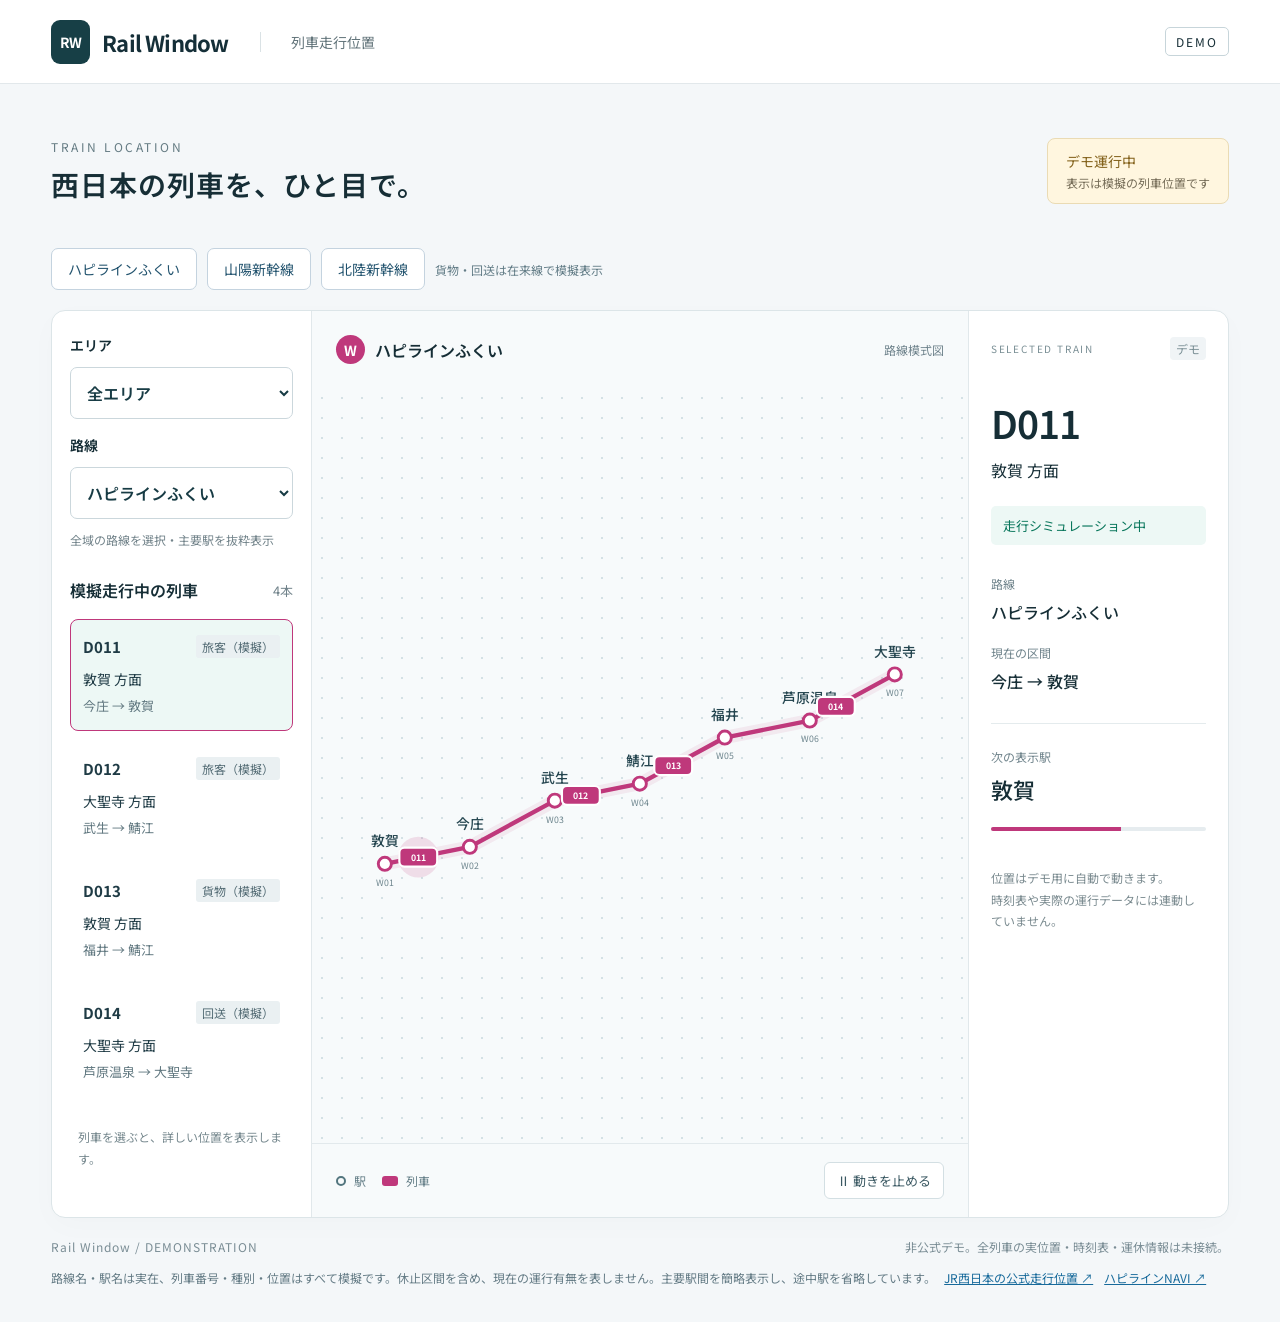
==== index.html @ 2e68c54b "Publish railway location demo" ====
<!doctype html>
<html lang="ja"><head><meta charset="utf-8"><meta name="viewport" content="width=device-width,initial-scale=1"><title>Rail Window｜西日本・北陸の列車走行位置デモ</title><meta name="description" content="路線図を眺めながら、列車の現在位置と行き先を確認できるデモ。"><link rel="stylesheet" href="style.css"></head>
<body><header><a class="brand" href="./"><span class="logo">RW</span>Rail Window</a><span class="header-note">列車走行位置</span><span class="demo">DEMO</span></header>
<main><div class="heading"><div><p class="eyebrow">TRAIN LOCATION</p><h1>西日本の列車を、ひと目で。</h1></div><p class="notice">デモ運行中 <span>表示は模擬の列車位置です</span></p></div>
<nav class="quick-routes" aria-label="注目の路線"><button data-route-name="ハピラインふくい">ハピラインふくい</button><button data-route-name="山陽新幹線">山陽新幹線</button><button data-route-name="北陸新幹線（JR西日本区間）">北陸新幹線</button><span>貨物・回送は在来線で模擬表示</span></nav><div class="workspace"><aside><div class="aside-top"><label for="area">エリア</label><select id="area"></select><label for="line" style="margin-top:16px">路線</label><select id="line"><option value="green">みどり環状線</option><option value="blue">ベイサイド線</option></select><p>全域の路線を選択・主要駅を抜粋表示</p></div><div class="list-title"><h2>模擬走行中の列車</h2><span id="count"></span></div><div id="trains"></div><p class="aside-foot">列車を選ぶと、詳しい位置を表示します。</p></aside>
<section class="map-panel" aria-label="列車の走行位置"><div class="map-heading"><div><span id="line-code" class="line-code">M</span><h2 id="line-name">みどり環状線</h2></div><span class="schematic">路線模式図</span></div><div class="map-wrap"><svg id="map" viewBox="0 0 900 630" role="group" aria-label="選択路線の模擬列車位置"></svg></div><div class="map-footer"><span><i class="station-key"></i>駅 <i class="train-key"></i>列車</span><button id="pause" aria-pressed="false">Ⅱ 動きを止める</button></div></section>
<section class="detail" aria-label="選択した列車の詳細"><div class="detail-caption"><span>SELECTED TRAIN</span><span class="demo-small">デモ</span></div><div id="detail"></div></section></div><footer><span>Rail Window / DEMONSTRATION</span><span>非公式デモ。全列車の実位置・時刻表・運休情報は未接続。</span></footer><p class="source-note">路線名・駅名は実在、列車番号・種別・位置はすべて模擬です。休止区間を含め、現在の運行有無を表しません。主要駅間を簡略表示し、途中駅を省略しています。<a href="https://www.train-guide.westjr.co.jp/" target="_blank" rel="noopener">JR西日本の公式走行位置 ↗</a> <a href="https://www.hapi-line.co.jp/traffic/" target="_blank" rel="noopener">ハピラインNAVI ↗</a></p></main><script src="catalogue.js"></script><script src="app.js"></script></body></html>
---- style.css ----
@import url('https://fonts.googleapis.com/css2?family=Noto+Sans+JP:wght@400;500;600;700&display=swap');
:root{font-family:'Noto Sans JP',sans-serif;color:#162e36;background:#f4f7f9;font-synthesis:none;--accent:#008468}*{box-sizing:border-box}body{margin:0}button,select{font:inherit}button,select,a{-webkit-tap-highlight-color:transparent}button:focus-visible,select:focus-visible,a:focus-visible,[role=button]:focus-visible{outline:3px solid #e28e24;outline-offset:4px}header{height:84px;background:white;border-bottom:1px solid #e2e8eb;display:flex;align-items:center;padding:0 4%;gap:32px}.brand{text-decoration:none;color:#152f38;font-size:22px;font-weight:700;letter-spacing:-.8px;display:flex;align-items:center;gap:12px}.logo{background:#173f46;color:white;border-radius:9px;font-size:14px;padding:12px 9px;letter-spacing:-1px}.header-note{font-size:14px;color:#62747a;border-left:1px solid #dae2e5;padding-left:30px}.demo{margin-left:auto;font-size:12px;letter-spacing:2px;border:1px solid #c7d5da;padding:5px 10px;border-radius:5px}main{max-width:1640px;margin:auto;padding:40px 4% 20px}.heading{display:flex;align-items:center;justify-content:space-between;margin-bottom:30px}.eyebrow{font-size:12px;letter-spacing:2.5px;color:#647b83;margin:0 0 9px}h1{font-size:28px;font-weight:600;letter-spacing:1px;margin:0}.notice{font-size:14px;color:#83611a;background:#fff6df;border:1px solid #eadbb4;border-radius:8px;padding:12px 18px}.notice span{display:block;color:#776e59;font-size:12px;margin-top:3px}.workspace{display:grid;grid-template-columns:260px minmax(0,1fr) 260px;border:1px solid #dce5e8;border-radius:14px;overflow:hidden;background:white;min-height:670px;box-shadow:0 8px 30px #1d3e4905}aside{border-right:1px solid #e1e8eb;padding:24px 18px}.aside-top label{font-size:14px;display:block;margin-bottom:12px;font-weight:600}select{width:100%;padding:12px;border:1px solid #cbd7dc;border-radius:7px;background:white;color:#173b44;font-weight:600;font-size:16px}.aside-top p{font-size:12px;color:#73848b;margin-top:12px}.list-title{display:flex;justify-content:space-between;align-items:center;margin:30px 0 12px}h2{font-size:16px;margin:0;font-weight:600}.list-title span{font-size:13px;color:#70828a}.train-row{background:white;width:100%;border:1px solid transparent;text-align:left;color:#1f3b45;border-radius:8px;padding:15px 12px;margin:5px 0;cursor:pointer}.train-row:hover{background:#f1f7f7}.train-row.active{border-color:var(--accent);background:#edf8f5}.row-top{display:flex;justify-content:space-between;align-items:center;margin-bottom:8px}.train-no{font-size:16px;font-weight:700}.type{font-size:12px;padding:3px 6px;border-radius:3px;background:#eaf0f2;color:#556d76}.position{font-size:13px;color:#617880;display:block;margin-top:6px}.direction{font-size:14px}.aside-foot{font-size:12px;line-height:1.8;color:#77898f;margin:24px 8px}.map-panel{background:#f7fafb;display:flex;flex-direction:column;min-width:0}.map-heading{padding:24px;display:flex;justify-content:space-between;gap:10px;align-items:center}.map-heading>div{display:flex;align-items:center;gap:10px}.line-code{display:grid;place-items:center;background:var(--accent);color:white;width:29px;height:29px;font-weight:700;border-radius:50%;font-size:14px}.schematic{font-size:12px;color:#70848d}.map-wrap{flex:1;display:flex;align-items:center;min-height:400px;background-image:radial-gradient(#d4e1e5 .8px,transparent .8px);background-size:20px 20px}svg{width:100%;height:auto;max-height:600px;overflow:visible}svg text{font-family:inherit}.map-footer{padding:18px 24px;display:flex;align-items:center;justify-content:space-between;border-top:1px solid #e2e9ec;font-size:12px;color:#657f88}.map-footer>span{display:flex;align-items:center;gap:8px}.station-key{height:10px;width:10px;border:2px solid #52757e;border-radius:50%;display:inline-block}.train-key{height:10px;width:16px;background:var(--accent);border-radius:3px;margin-left:8px}.map-footer button{border:1px solid #d3dfe3;border-radius:6px;background:white;padding:8px 12px;font-size:13px;color:#3b5963;cursor:pointer}.detail{border-left:1px solid #e1e8eb;padding:26px 22px}.detail-caption{display:flex;justify-content:space-between;align-items:center;font-size:10px;letter-spacing:1.8px;color:#7a8f95}.demo-small{font-size:12px;letter-spacing:0;background:#f0f4f6;padding:3px 6px;border-radius:4px}.big-number{font-size:38px;font-weight:600;margin:35px 0 0;letter-spacing:-1px}.detail-direction{font-size:16px;margin:8px 0 24px}.detail-status{font-size:13px;background:#edf8f5;color:#08765b;padding:10px 12px;border-radius:5px}.detail dl{margin:30px 0}.detail dt{font-size:12px;color:#71858d;margin:20px 0 8px}.detail dd{margin:0;font-size:16px;font-weight:500}.progress{height:4px;background:#e6ecef;border-radius:10px;margin-top:22px;overflow:hidden}.progress>div{height:100%;background:var(--accent)}.next-station{border-top:1px solid #e4ebed;padding-top:24px}.next-station p{font-size:12px;color:#71858d;margin:0 0 8px}.next-station strong{font-size:22px;font-weight:500}.detail-note{font-size:12px;color:#7c8c91;line-height:1.8;margin-top:36px}footer{display:flex;justify-content:space-between;font-size:12px;color:#7a8d95;margin-top:20px;gap:15px}footer span:first-child{letter-spacing:1px}@media(min-width:1500px){.workspace{grid-template-columns:285px minmax(0,1fr) 285px}}@media(max-width:1150px){.workspace{grid-template-columns:225px minmax(0,1fr)}.detail{grid-column:1/-1;border-left:0;border-top:1px solid #e1e8eb}.detail #detail{display:flex;align-items:center;gap:25px;flex-wrap:wrap}.big-number{margin:10px 0;font-size:28px}.detail dl{display:flex;gap:20px;margin:0}.detail-direction{margin:0}.detail-status,.detail-note,.progress{display:none}.next-station{border:0;padding:0}.detail dt{margin:5px 0}.map-wrap{min-height:400px}}@media(max-width:650px){header{height:66px;padding:0 20px}.header-note{display:none}main{padding:25px 16px}.heading{display:block;margin-bottom:20px}h1{font-size:23px}.notice{display:inline-block;margin:16px 0 0;padding:8px 12px}.notice span{display:inline;margin-left:10px}.workspace{display:flex;flex-direction:column}.aside-top{padding:0 4px}.aside-top p,.aside-foot,.list-title{display:none}aside{padding:18px 12px;border-right:0;border-bottom:1px solid #e1e8eb}#trains{display:flex;overflow-x:auto;gap:8px;margin-top:12px;padding:2px}.train-row{min-width:160px;padding:10px}.map-heading{padding:20px 16px}.map-wrap{min-height:320px}.map-footer{padding:14px 16px}.detail{padding:20px}.detail #detail{gap:15px}.detail dl{gap:15px}.detail dd{font-size:14px}footer{flex-direction:column;line-height:1.8}.detail-caption{font-size:12px}.next-station strong{font-size:18px}}@media(prefers-reduced-motion:reduce){*{scroll-behavior:auto}}

.source-note{font-size:12px;color:#657c86;line-height:1.9}.source-note a{color:#176a9b;margin-left:8px} .type{font-size:12px}.train-row .train-no{font-size:15px}
.quick-routes{display:flex;gap:10px;align-items:center;flex-wrap:wrap;margin:0 0 20px}.quick-routes button{border:1px solid #c4d3df;border-radius:7px;background:white;color:#22536e;padding:10px 16px;font-size:14px;cursor:pointer}.quick-routes button:hover{background:#e9f3fa}.quick-routes span{font-size:12px;color:#637d87}.type{max-width:110px}
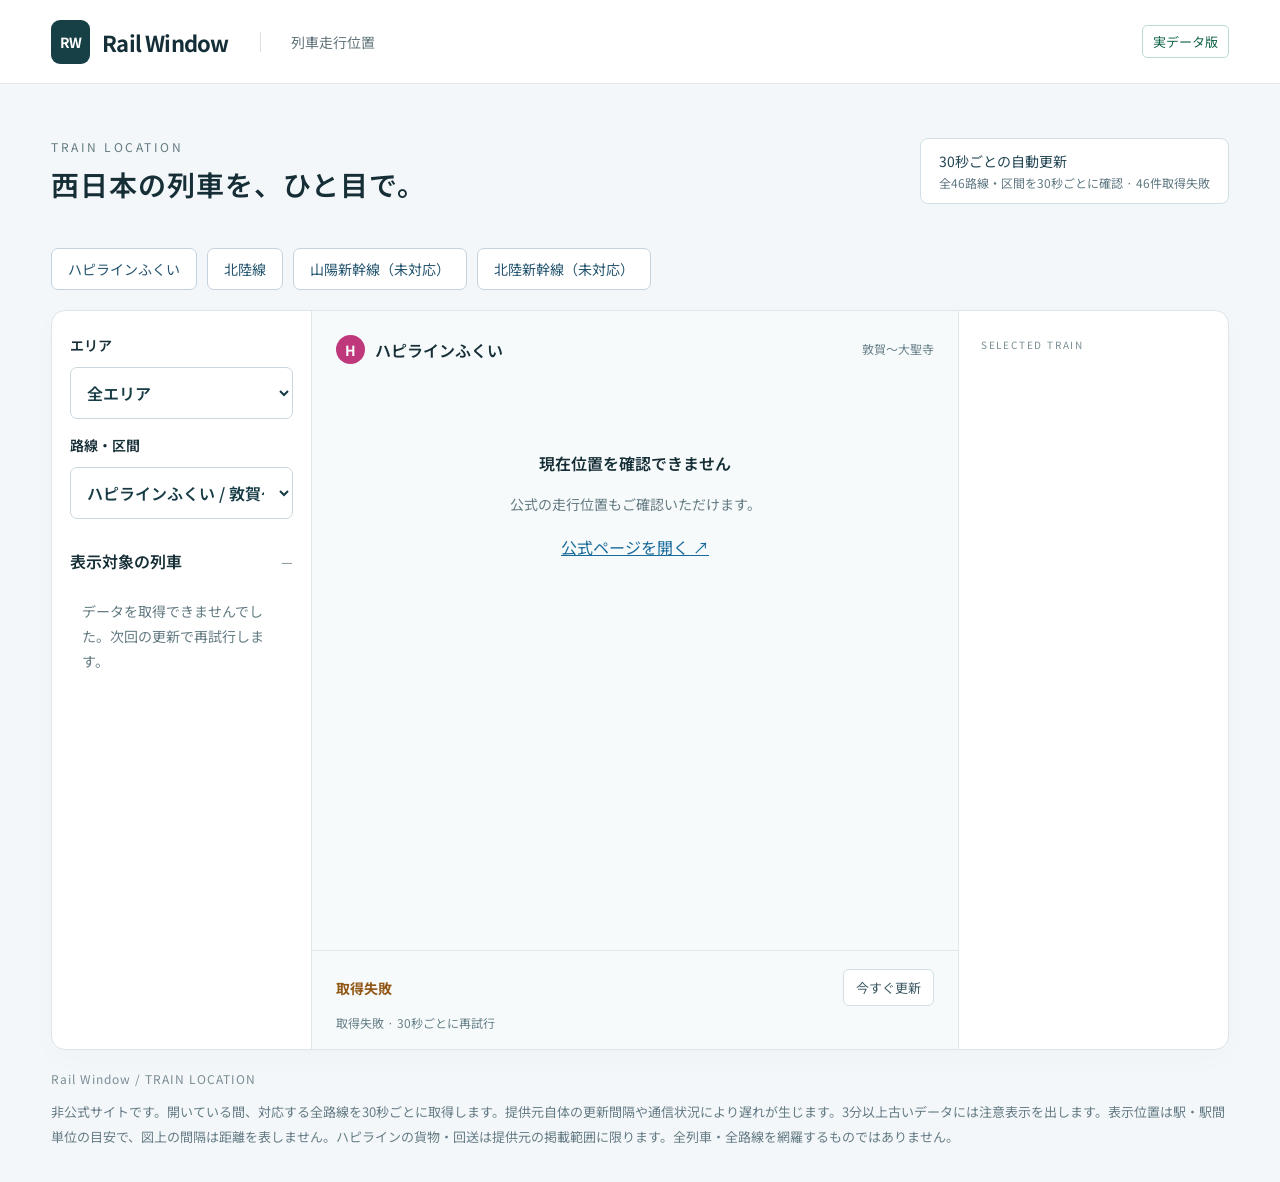
==== commit 5e3b4a23: "Switch to live train data with 30-second refresh and explicit unavailable states" ====
--- a/index.html
+++ b/index.html
@@ -1,7 +1 @@
-<!doctype html>
-<html lang="ja"><head><meta charset="utf-8"><meta name="viewport" content="width=device-width,initial-scale=1"><title>Rail Window｜西日本・北陸の列車走行位置デモ</title><meta name="description" content="路線図を眺めながら、列車の現在位置と行き先を確認できるデモ。"><link rel="stylesheet" href="style.css"></head>
-<body><header><a class="brand" href="./"><span class="logo">RW</span>Rail Window</a><span class="header-note">列車走行位置</span><span class="demo">DEMO</span></header>
-<main><div class="heading"><div><p class="eyebrow">TRAIN LOCATION</p><h1>西日本の列車を、ひと目で。</h1></div><p class="notice">デモ運行中 <span>表示は模擬の列車位置です</span></p></div>
-<nav class="quick-routes" aria-label="注目の路線"><button data-route-name="ハピラインふくい">ハピラインふくい</button><button data-route-name="山陽新幹線">山陽新幹線</button><button data-route-name="北陸新幹線（JR西日本区間）">北陸新幹線</button><span>貨物・回送は在来線で模擬表示</span></nav><div class="workspace"><aside><div class="aside-top"><label for="area">エリア</label><select id="area"></select><label for="line" style="margin-top:16px">路線</label><select id="line"><option value="green">みどり環状線</option><option value="blue">ベイサイド線</option></select><p>全域の路線を選択・主要駅を抜粋表示</p></div><div class="list-title"><h2>模擬走行中の列車</h2><span id="count"></span></div><div id="trains"></div><p class="aside-foot">列車を選ぶと、詳しい位置を表示します。</p></aside>
-<section class="map-panel" aria-label="列車の走行位置"><div class="map-heading"><div><span id="line-code" class="line-code">M</span><h2 id="line-name">みどり環状線</h2></div><span class="schematic">路線模式図</span></div><div class="map-wrap"><svg id="map" viewBox="0 0 900 630" role="group" aria-label="選択路線の模擬列車位置"></svg></div><div class="map-footer"><span><i class="station-key"></i>駅 <i class="train-key"></i>列車</span><button id="pause" aria-pressed="false">Ⅱ 動きを止める</button></div></section>
-<section class="detail" aria-label="選択した列車の詳細"><div class="detail-caption"><span>SELECTED TRAIN</span><span class="demo-small">デモ</span></div><div id="detail"></div></section></div><footer><span>Rail Window / DEMONSTRATION</span><span>非公式デモ。全列車の実位置・時刻表・運休情報は未接続。</span></footer><p class="source-note">路線名・駅名は実在、列車番号・種別・位置はすべて模擬です。休止区間を含め、現在の運行有無を表しません。主要駅間を簡略表示し、途中駅を省略しています。<a href="https://www.train-guide.westjr.co.jp/" target="_blank" rel="noopener">JR西日本の公式走行位置 ↗</a> <a href="https://www.hapi-line.co.jp/traffic/" target="_blank" rel="noopener">ハピラインNAVI ↗</a></p></main><script src="catalogue.js"></script><script src="app.js"></script></body></html>
+<!doctype html><html lang="ja"><head><meta charset="utf-8"><meta name="viewport" content="width=device-width,initial-scale=1"><title>Rail Window｜西日本・北陸の列車走行位置</title><meta name="description" content="JR西日本の対応在来線とハピラインの列車位置を30秒ごとに確認。提供元の更新時刻を表示します。"><link rel="stylesheet" href="style.css"><link rel="stylesheet" href="live.css"></head><body><header><a class="brand" href="./"><span class="logo">RW</span>Rail Window</a><span class="header-note">列車走行位置</span><span class="live-label">実データ版</span></header><main><div class="heading"><div><p class="eyebrow">TRAIN LOCATION</p><h1>西日本の列車を、ひと目で。</h1></div><p class="notice">30秒ごとの自動更新<span id="global-status" role="status">接続しています…</span></p></div><nav class="quick-routes" aria-label="注目の路線"><button data-route="hapi">ハピラインふくい</button><button data-route="hokuriku">北陸線</button><button data-route="sanyo-shinkansen">山陽新幹線（未対応）</button><button data-route="hokuriku-shinkansen">北陸新幹線（未対応）</button></nav><div class="workspace live-workspace"><aside><div class="aside-top"><label for="area">エリア</label><select id="area"><option>取得中</option></select><label for="line" style="margin-top:16px">路線・区間</label><select id="line"><option>取得中</option></select></div><div class="list-title"><h2>表示対象の列車</h2><span id="count">—</span></div><div id="trains"><p class="state-message">データを取得しています。</p></div></aside><section class="map-panel" aria-label="列車の走行位置"><div class="map-heading"><div><span id="line-code" class="line-code">H</span><h2 id="line-name">ハピラインふくい</h2></div><small id="range"></small></div><div id="rail-map" aria-label="駅・駅間単位の列車位置"></div><div class="map-footer"><div class="update-row"><strong id="line-status">取得中</strong><button id="refresh">今すぐ更新</button></div><span id="source-time"></span></div></section><section class="detail" aria-label="選択した列車の詳細"><div class="detail-caption">SELECTED TRAIN</div><div id="detail"></div></section></div><footer><span>Rail Window / TRAIN LOCATION</span><span id="provider"></span></footer><p class="source-note" id="coverage">非公式サイトです。開いている間、対応する全路線を30秒ごとに取得します。提供元自体の更新間隔や通信状況により遅れが生じます。3分以上古いデータには注意表示を出します。表示位置は駅・駅間単位の目安で、図上の間隔は距離を表しません。ハピラインの貨物・回送は提供元の掲載範囲に限ります。全列車・全路線を網羅するものではありません。</p></main><script src="config.js"></script><script src="routes.js"></script><script src="live.js"></script></body></html>
--- a/live.css
+++ b/live.css
@@ -0,0 +1 @@
+.live-label{margin-left:auto;color:#126447;border:1px solid #bddbcf;border-radius:5px;padding:6px 10px;font-size:13px}.notice{background:white;color:#234554;border-color:#d2e0e6}.notice span{color:#607983}.live-workspace{grid-template-columns:260px minmax(0,1fr) 270px;height:740px}.live-workspace aside{overflow:auto}.map-panel{overflow:hidden}.map-heading{align-items:flex-start}.map-heading small{display:block;font-size:12px;color:#69818a;margin-top:5px}#rail-map{overflow:auto;flex:1;padding:15px 28px;min-height:300px}.rail-stop{position:relative;min-height:80px;display:grid;grid-template-columns:145px 1fr;gap:15px;padding:10px 0}.rail-stop:before{content:'';position:absolute;left:7px;top:0;bottom:0;width:4px;background:var(--accent)}.rail-stop:first-child:before{top:24px}.rail-stop:last-child:before{bottom:calc(100% - 25px)}.rail-station{position:relative;display:flex;align-items:flex-start;gap:14px;padding-top:5px}.rail-station strong{font-size:15px;font-weight:500}.rail-dot{width:18px;height:18px;flex-shrink:0;border:3px solid var(--accent);background:white;border-radius:50%;z-index:1}.rail-trains{display:flex;gap:8px;flex-wrap:wrap;align-items:flex-start}.rail-train{background:white;border:1px solid #d2dfe4;border-left:4px solid var(--accent);border-radius:6px;padding:8px 10px;color:#224854;cursor:pointer;text-align:left;font-size:14px}.rail-train small{display:block;font-size:12px;margin-top:3px}.rail-train.chosen{outline:2px solid var(--accent);outline-offset:1px}.rail-train.between{margin-top:18px}.map-footer{display:block}.update-row{display:flex;justify-content:space-between;gap:12px;align-items:center;margin-bottom:8px}#line-status{font-size:14px;color:#126447}#line-status.warning{color:#925818}#source-time{font-size:12px}#refresh{cursor:pointer}#refresh:disabled{opacity:.5}.detail{overflow:auto}.detail .big-number{font-size:29px;overflow-wrap:anywhere}.detail dd{font-size:15px}.detail-note.visible-note{display:block}#trains .train-no{font-size:14px;overflow-wrap:anywhere}.type{flex-shrink:0}.delay{color:#a1461c;font-size:13px;display:block;margin-top:6px}.empty-state{padding:45px 15px;text-align:center;line-height:1.9}.empty-state p,.state-message{font-size:14px;line-height:1.8;color:#647b83}.empty-state a{color:#176a9b}.state-message{padding:12px}.source-note{font-size:13px}#provider{font-size:13px}#provider a{color:#176a9b}@media(max-width:1150px){.live-workspace{grid-template-columns:225px minmax(0,1fr);height:auto}.live-workspace aside{max-height:700px}#rail-map{max-height:620px}.detail #detail{display:block}.detail dl{flex-wrap:wrap}.detail .big-number{margin:15px 0}.visible-note{margin-top:16px}}@media(max-width:650px){.live-workspace{display:flex;height:auto}.live-workspace aside{overflow:visible;max-height:none}#rail-map{max-height:550px;padding:12px 16px}.rail-stop{grid-template-columns:110px 1fr;gap:8px}.rail-station{gap:9px}.rail-station strong{font-size:14px}.quick-routes span{width:100%}.map-heading{display:block}.map-heading>div{margin-bottom:8px}#source-time{line-height:1.8}.heading .notice{display:block}.notice span{display:block;margin-left:0}.detail dl{display:block}.detail dt{margin-top:16px}.rail-train{padding:7px}.header-note{display:none}}
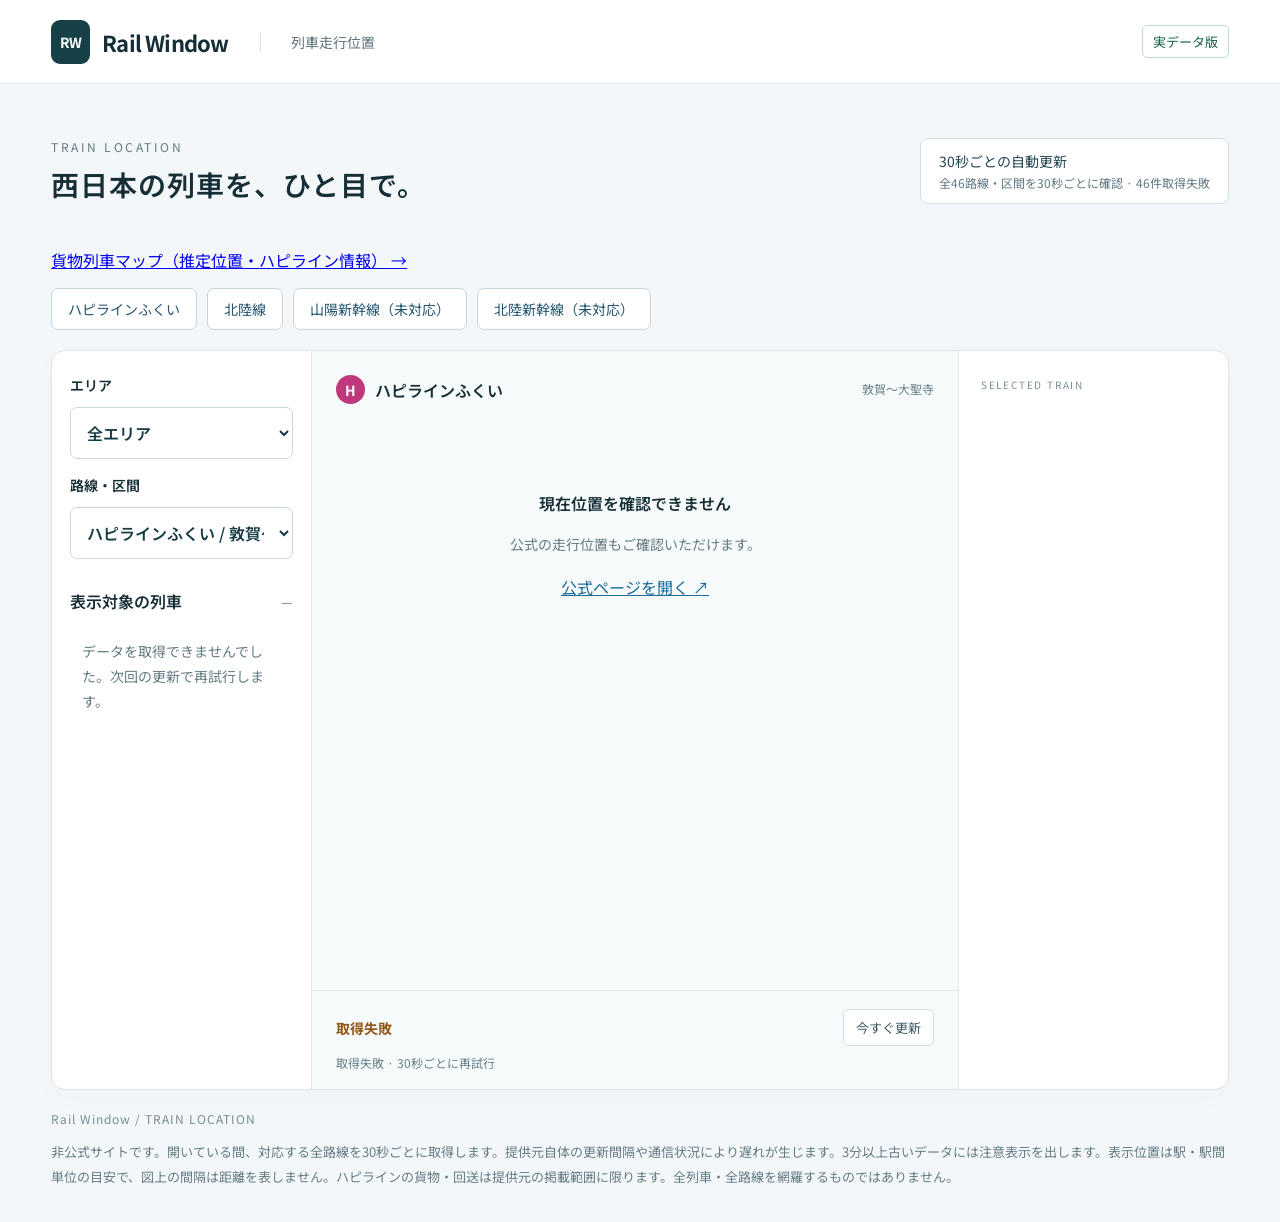
==== commit 697c2bf8: "Add freight estimate map and separate Hapi live freight information" ====
--- a/index.html
+++ b/index.html
@@ -1 +1 @@
-<!doctype html><html lang="ja"><head><meta charset="utf-8"><meta name="viewport" content="width=device-width,initial-scale=1"><title>Rail Window｜西日本・北陸の列車走行位置</title><meta name="description" content="JR西日本の対応在来線とハピラインの列車位置を30秒ごとに確認。提供元の更新時刻を表示します。"><link rel="stylesheet" href="style.css"><link rel="stylesheet" href="live.css"></head><body><header><a class="brand" href="./"><span class="logo">RW</span>Rail Window</a><span class="header-note">列車走行位置</span><span class="live-label">実データ版</span></header><main><div class="heading"><div><p class="eyebrow">TRAIN LOCATION</p><h1>西日本の列車を、ひと目で。</h1></div><p class="notice">30秒ごとの自動更新<span id="global-status" role="status">接続しています…</span></p></div><nav class="quick-routes" aria-label="注目の路線"><button data-route="hapi">ハピラインふくい</button><button data-route="hokuriku">北陸線</button><button data-route="sanyo-shinkansen">山陽新幹線（未対応）</button><button data-route="hokuriku-shinkansen">北陸新幹線（未対応）</button></nav><div class="workspace live-workspace"><aside><div class="aside-top"><label for="area">エリア</label><select id="area"><option>取得中</option></select><label for="line" style="margin-top:16px">路線・区間</label><select id="line"><option>取得中</option></select></div><div class="list-title"><h2>表示対象の列車</h2><span id="count">—</span></div><div id="trains"><p class="state-message">データを取得しています。</p></div></aside><section class="map-panel" aria-label="列車の走行位置"><div class="map-heading"><div><span id="line-code" class="line-code">H</span><h2 id="line-name">ハピラインふくい</h2></div><small id="range"></small></div><div id="rail-map" aria-label="駅・駅間単位の列車位置"></div><div class="map-footer"><div class="update-row"><strong id="line-status">取得中</strong><button id="refresh">今すぐ更新</button></div><span id="source-time"></span></div></section><section class="detail" aria-label="選択した列車の詳細"><div class="detail-caption">SELECTED TRAIN</div><div id="detail"></div></section></div><footer><span>Rail Window / TRAIN LOCATION</span><span id="provider"></span></footer><p class="source-note" id="coverage">非公式サイトです。開いている間、対応する全路線を30秒ごとに取得します。提供元自体の更新間隔や通信状況により遅れが生じます。3分以上古いデータには注意表示を出します。表示位置は駅・駅間単位の目安で、図上の間隔は距離を表しません。ハピラインの貨物・回送は提供元の掲載範囲に限ります。全列車・全路線を網羅するものではありません。</p></main><script src="config.js"></script><script src="routes.js"></script><script src="live.js"></script></body></html>
+<!doctype html><html lang="ja"><head><meta charset="utf-8"><meta name="viewport" content="width=device-width,initial-scale=1"><title>Rail Window｜西日本・北陸の列車走行位置</title><meta name="description" content="JR西日本の対応在来線とハピラインの列車位置を30秒ごとに確認。提供元の更新時刻を表示します。"><link rel="stylesheet" href="style.css"><link rel="stylesheet" href="live.css"></head><body><header><a class="brand" href="./"><span class="logo">RW</span>Rail Window</a><span class="header-note">列車走行位置</span><span class="live-label">実データ版</span></header><main><div class="heading"><div><p class="eyebrow">TRAIN LOCATION</p><h1>西日本の列車を、ひと目で。</h1></div><p class="notice">30秒ごとの自動更新<span id="global-status" role="status">接続しています…</span></p></div><p><a href="freight.html">貨物列車マップ（推定位置・ハピライン情報） →</a></p><nav class="quick-routes" aria-label="注目の路線"><button data-route="hapi">ハピラインふくい</button><button data-route="hokuriku">北陸線</button><button data-route="sanyo-shinkansen">山陽新幹線（未対応）</button><button data-route="hokuriku-shinkansen">北陸新幹線（未対応）</button></nav><div class="workspace live-workspace"><aside><div class="aside-top"><label for="area">エリア</label><select id="area"><option>取得中</option></select><label for="line" style="margin-top:16px">路線・区間</label><select id="line"><option>取得中</option></select></div><div class="list-title"><h2>表示対象の列車</h2><span id="count">—</span></div><div id="trains"><p class="state-message">データを取得しています。</p></div></aside><section class="map-panel" aria-label="列車の走行位置"><div class="map-heading"><div><span id="line-code" class="line-code">H</span><h2 id="line-name">ハピラインふくい</h2></div><small id="range"></small></div><div id="rail-map" aria-label="駅・駅間単位の列車位置"></div><div class="map-footer"><div class="update-row"><strong id="line-status">取得中</strong><button id="refresh">今すぐ更新</button></div><span id="source-time"></span></div></section><section class="detail" aria-label="選択した列車の詳細"><div class="detail-caption">SELECTED TRAIN</div><div id="detail"></div></section></div><footer><span>Rail Window / TRAIN LOCATION</span><span id="provider"></span></footer><p class="source-note" id="coverage">非公式サイトです。開いている間、対応する全路線を30秒ごとに取得します。提供元自体の更新間隔や通信状況により遅れが生じます。3分以上古いデータには注意表示を出します。表示位置は駅・駅間単位の目安で、図上の間隔は距離を表しません。ハピラインの貨物・回送は提供元の掲載範囲に限ります。全列車・全路線を網羅するものではありません。</p></main><script src="config.js"></script><script src="routes.js"></script><script src="live.js"></script></body></html>
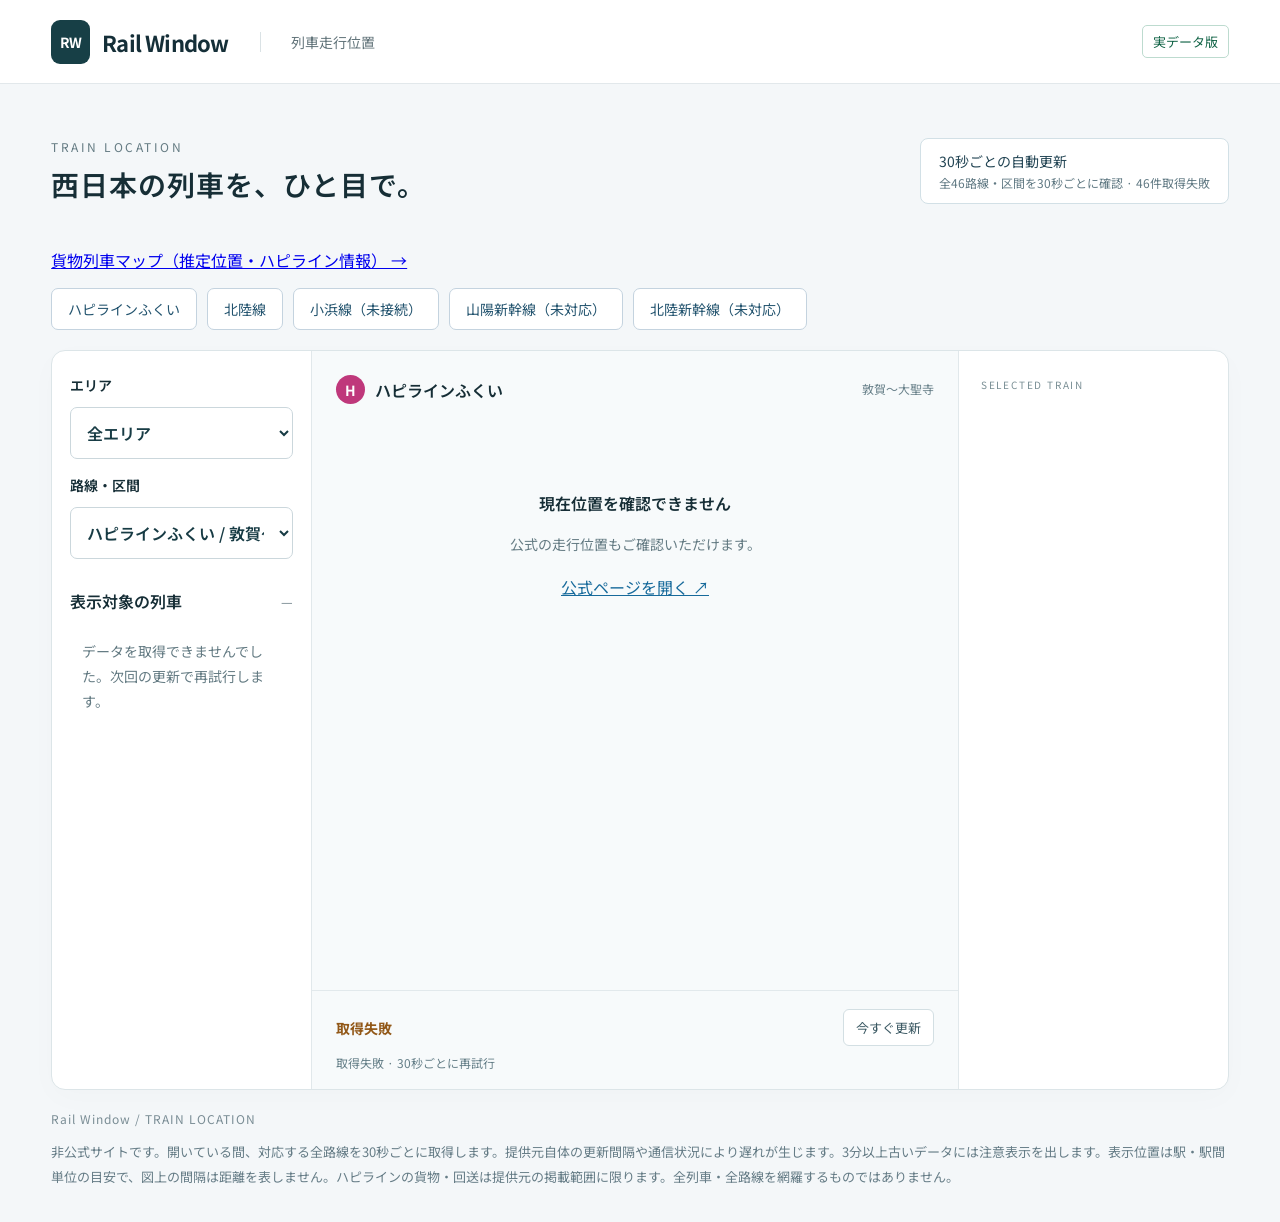
==== commit aa9021d4: "Expose Obama line with honest unavailable-data status" ====
--- a/index.html
+++ b/index.html
@@ -1 +1 @@
-<!doctype html><html lang="ja"><head><meta charset="utf-8"><meta name="viewport" content="width=device-width,initial-scale=1"><title>Rail Window｜西日本・北陸の列車走行位置</title><meta name="description" content="JR西日本の対応在来線とハピラインの列車位置を30秒ごとに確認。提供元の更新時刻を表示します。"><link rel="stylesheet" href="style.css"><link rel="stylesheet" href="live.css"></head><body><header><a class="brand" href="./"><span class="logo">RW</span>Rail Window</a><span class="header-note">列車走行位置</span><span class="live-label">実データ版</span></header><main><div class="heading"><div><p class="eyebrow">TRAIN LOCATION</p><h1>西日本の列車を、ひと目で。</h1></div><p class="notice">30秒ごとの自動更新<span id="global-status" role="status">接続しています…</span></p></div><p><a href="freight.html">貨物列車マップ（推定位置・ハピライン情報） →</a></p><nav class="quick-routes" aria-label="注目の路線"><button data-route="hapi">ハピラインふくい</button><button data-route="hokuriku">北陸線</button><button data-route="sanyo-shinkansen">山陽新幹線（未対応）</button><button data-route="hokuriku-shinkansen">北陸新幹線（未対応）</button></nav><div class="workspace live-workspace"><aside><div class="aside-top"><label for="area">エリア</label><select id="area"><option>取得中</option></select><label for="line" style="margin-top:16px">路線・区間</label><select id="line"><option>取得中</option></select></div><div class="list-title"><h2>表示対象の列車</h2><span id="count">—</span></div><div id="trains"><p class="state-message">データを取得しています。</p></div></aside><section class="map-panel" aria-label="列車の走行位置"><div class="map-heading"><div><span id="line-code" class="line-code">H</span><h2 id="line-name">ハピラインふくい</h2></div><small id="range"></small></div><div id="rail-map" aria-label="駅・駅間単位の列車位置"></div><div class="map-footer"><div class="update-row"><strong id="line-status">取得中</strong><button id="refresh">今すぐ更新</button></div><span id="source-time"></span></div></section><section class="detail" aria-label="選択した列車の詳細"><div class="detail-caption">SELECTED TRAIN</div><div id="detail"></div></section></div><footer><span>Rail Window / TRAIN LOCATION</span><span id="provider"></span></footer><p class="source-note" id="coverage">非公式サイトです。開いている間、対応する全路線を30秒ごとに取得します。提供元自体の更新間隔や通信状況により遅れが生じます。3分以上古いデータには注意表示を出します。表示位置は駅・駅間単位の目安で、図上の間隔は距離を表しません。ハピラインの貨物・回送は提供元の掲載範囲に限ります。全列車・全路線を網羅するものではありません。</p></main><script src="config.js"></script><script src="routes.js"></script><script src="live.js"></script></body></html>
+<!doctype html><html lang="ja"><head><meta charset="utf-8"><meta name="viewport" content="width=device-width,initial-scale=1"><title>Rail Window｜西日本・北陸の列車走行位置</title><meta name="description" content="JR西日本の対応在来線とハピラインの列車位置を30秒ごとに確認。提供元の更新時刻を表示します。"><link rel="stylesheet" href="style.css"><link rel="stylesheet" href="live.css"></head><body><header><a class="brand" href="./"><span class="logo">RW</span>Rail Window</a><span class="header-note">列車走行位置</span><span class="live-label">実データ版</span></header><main><div class="heading"><div><p class="eyebrow">TRAIN LOCATION</p><h1>西日本の列車を、ひと目で。</h1></div><p class="notice">30秒ごとの自動更新<span id="global-status" role="status">接続しています…</span></p></div><p><a href="freight.html">貨物列車マップ（推定位置・ハピライン情報） →</a></p><nav class="quick-routes" aria-label="注目の路線"><button data-route="hapi">ハピラインふくい</button><button data-route="hokuriku">北陸線</button><button data-route="obama">小浜線（未接続）</button><button data-route="sanyo-shinkansen">山陽新幹線（未対応）</button><button data-route="hokuriku-shinkansen">北陸新幹線（未対応）</button></nav><div class="workspace live-workspace"><aside><div class="aside-top"><label for="area">エリア</label><select id="area"><option>取得中</option></select><label for="line" style="margin-top:16px">路線・区間</label><select id="line"><option>取得中</option></select></div><div class="list-title"><h2>表示対象の列車</h2><span id="count">—</span></div><div id="trains"><p class="state-message">データを取得しています。</p></div></aside><section class="map-panel" aria-label="列車の走行位置"><div class="map-heading"><div><span id="line-code" class="line-code">H</span><h2 id="line-name">ハピラインふくい</h2></div><small id="range"></small></div><div id="rail-map" aria-label="駅・駅間単位の列車位置"></div><div class="map-footer"><div class="update-row"><strong id="line-status">取得中</strong><button id="refresh">今すぐ更新</button></div><span id="source-time"></span></div></section><section class="detail" aria-label="選択した列車の詳細"><div class="detail-caption">SELECTED TRAIN</div><div id="detail"></div></section></div><footer><span>Rail Window / TRAIN LOCATION</span><span id="provider"></span></footer><p class="source-note" id="coverage">非公式サイトです。開いている間、対応する全路線を30秒ごとに取得します。提供元自体の更新間隔や通信状況により遅れが生じます。3分以上古いデータには注意表示を出します。表示位置は駅・駅間単位の目安で、図上の間隔は距離を表しません。ハピラインの貨物・回送は提供元の掲載範囲に限ります。全列車・全路線を網羅するものではありません。</p></main><script src="config.js"></script><script src="routes.js"></script><script src="live.js"></script></body></html>
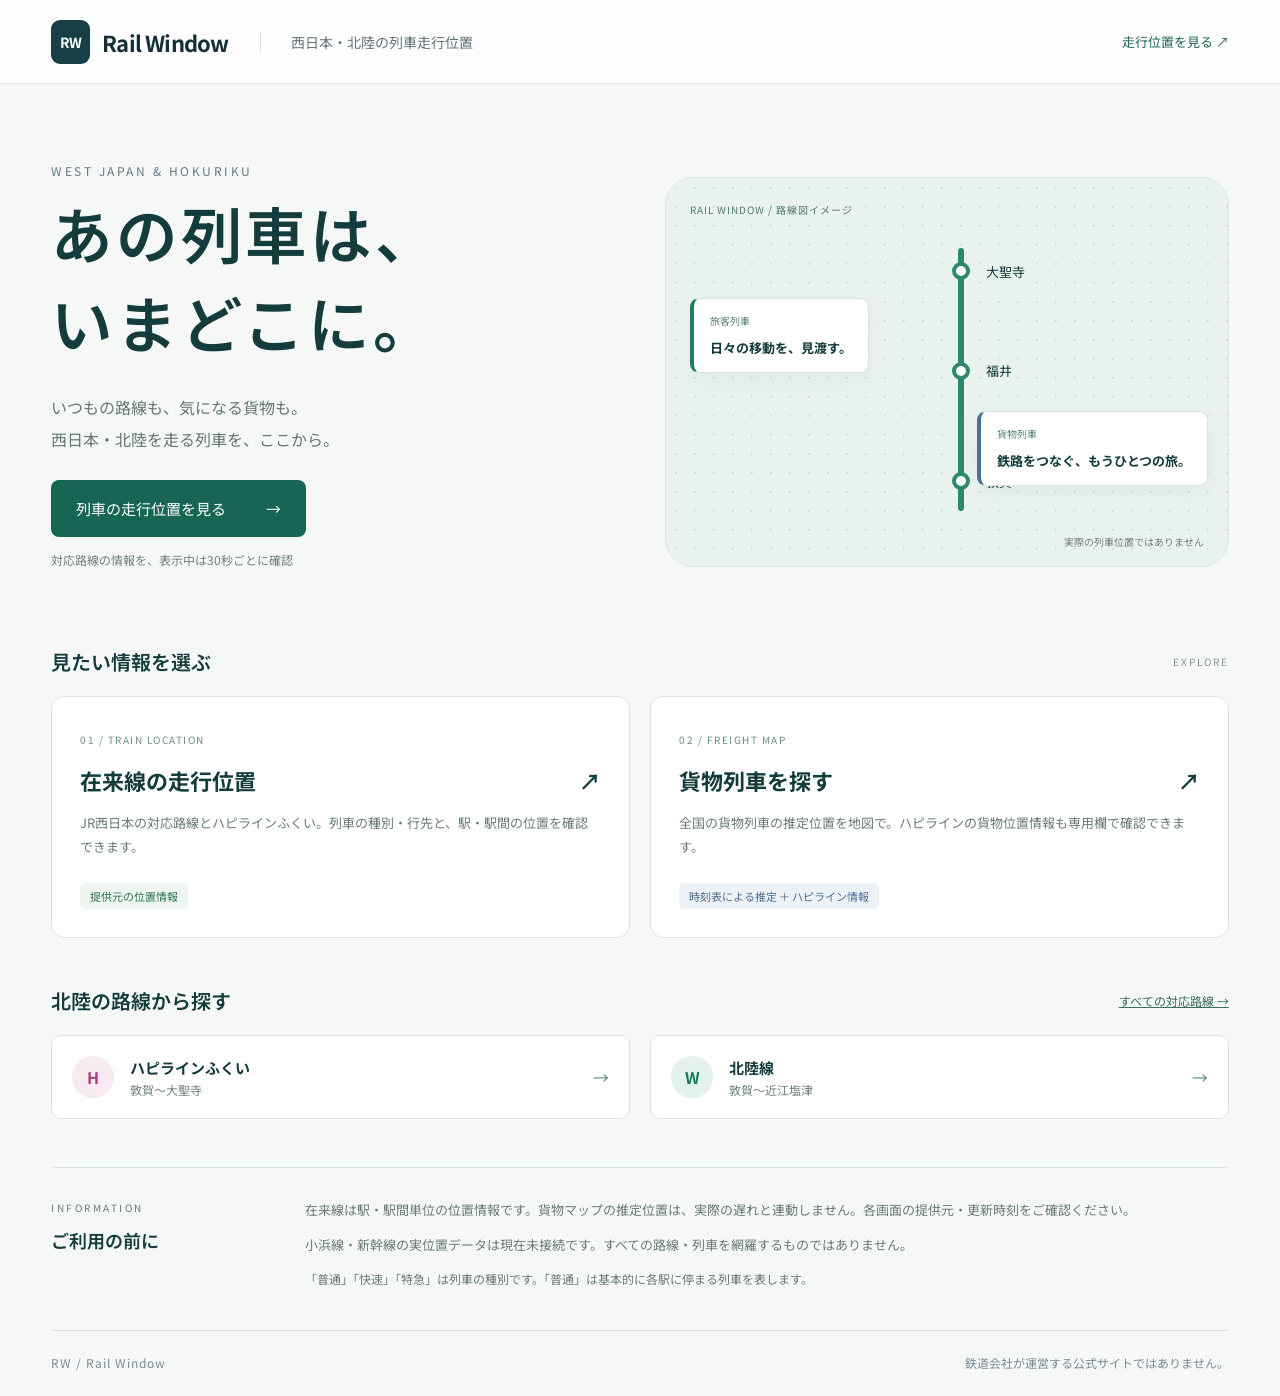
==== commit 46fb5033: "Add home page, directional railway diagram and train labels" ====
--- a/index.html
+++ b/index.html
@@ -1 +1,8 @@
-<!doctype html><html lang="ja"><head><meta charset="utf-8"><meta name="viewport" content="width=device-width,initial-scale=1"><title>Rail Window｜西日本・北陸の列車走行位置</title><meta name="description" content="JR西日本の対応在来線とハピラインの列車位置を30秒ごとに確認。提供元の更新時刻を表示します。"><link rel="stylesheet" href="style.css"><link rel="stylesheet" href="live.css"></head><body><header><a class="brand" href="./"><span class="logo">RW</span>Rail Window</a><span class="header-note">列車走行位置</span><span class="live-label">実データ版</span></header><main><div class="heading"><div><p class="eyebrow">TRAIN LOCATION</p><h1>西日本の列車を、ひと目で。</h1></div><p class="notice">30秒ごとの自動更新<span id="global-status" role="status">接続しています…</span></p></div><p><a href="freight.html">貨物列車マップ（推定位置・ハピライン情報） →</a></p><nav class="quick-routes" aria-label="注目の路線"><button data-route="hapi">ハピラインふくい</button><button data-route="hokuriku">北陸線</button><button data-route="obama">小浜線（未接続）</button><button data-route="sanyo-shinkansen">山陽新幹線（未対応）</button><button data-route="hokuriku-shinkansen">北陸新幹線（未対応）</button></nav><div class="workspace live-workspace"><aside><div class="aside-top"><label for="area">エリア</label><select id="area"><option>取得中</option></select><label for="line" style="margin-top:16px">路線・区間</label><select id="line"><option>取得中</option></select></div><div class="list-title"><h2>表示対象の列車</h2><span id="count">—</span></div><div id="trains"><p class="state-message">データを取得しています。</p></div></aside><section class="map-panel" aria-label="列車の走行位置"><div class="map-heading"><div><span id="line-code" class="line-code">H</span><h2 id="line-name">ハピラインふくい</h2></div><small id="range"></small></div><div id="rail-map" aria-label="駅・駅間単位の列車位置"></div><div class="map-footer"><div class="update-row"><strong id="line-status">取得中</strong><button id="refresh">今すぐ更新</button></div><span id="source-time"></span></div></section><section class="detail" aria-label="選択した列車の詳細"><div class="detail-caption">SELECTED TRAIN</div><div id="detail"></div></section></div><footer><span>Rail Window / TRAIN LOCATION</span><span id="provider"></span></footer><p class="source-note" id="coverage">非公式サイトです。開いている間、対応する全路線を30秒ごとに取得します。提供元自体の更新間隔や通信状況により遅れが生じます。3分以上古いデータには注意表示を出します。表示位置は駅・駅間単位の目安で、図上の間隔は距離を表しません。ハピラインの貨物・回送は提供元の掲載範囲に限ります。全列車・全路線を網羅するものではありません。</p></main><script src="config.js"></script><script src="routes.js"></script><script src="live.js"></script></body></html>
+<!doctype html>
+<html lang="ja"><head><meta charset="utf-8"><meta name="viewport" content="width=device-width,initial-scale=1"><title>Rail Window｜西日本・北陸の列車を探す</title><meta name="description" content="西日本・北陸の列車走行位置。JR西日本の対応在来線、ハピラインふくい、貨物列車の情報を確認できます。"><link rel="stylesheet" href="style.css"><link rel="stylesheet" href="home.css"></head>
+<body><header><a class="brand" href="./"><span class="logo">RW</span>Rail Window</a><span class="header-note">西日本・北陸の列車走行位置</span><a class="header-link" href="trains.html">走行位置を見る ↗</a></header>
+<main><section class="hero"><div><p class="eyebrow">WEST JAPAN & HOKURIKU</p><h1>あの列車は、<br>いまどこに。</h1><p class="intro">いつもの路線も、気になる貨物も。<br>西日本・北陸を走る列車を、ここから。</p><a class="primary" href="trains.html">列車の走行位置を見る <span>→</span></a><p class="small">対応路線の情報を、表示中は30秒ごとに確認</p></div><div class="hero-art" aria-hidden="true"><span class="art-caption">RAIL WINDOW / 路線図イメージ</span><div class="art-line"></div><i class="stop s1"></i><i class="stop s2"></i><i class="stop s3"></i><span class="station st1">大聖寺</span><span class="station st2">福井</span><span class="station st3">敦賀</span><div class="art-card ac1"><span>旅客列車</span><strong>日々の移動を、見渡す。</strong></div><div class="art-card ac2"><span>貨物列車</span><strong>鉄路をつなぐ、もうひとつの旅。</strong></div><span class="art-note">実際の列車位置ではありません</span></div></section>
+<section class="destinations" aria-labelledby="look"><div class="section-title"><h2 id="look">見たい情報を選ぶ</h2><span>EXPLORE</span></div><div class="feature-grid"><a class="feature" href="trains.html"><span class="feature-tag">01 / TRAIN LOCATION</span><h3>在来線の走行位置 <span>↗</span></h3><p>JR西日本の対応路線とハピラインふくい。列車の種別・行先と、駅・駅間の位置を確認できます。</p><span class="pill">提供元の位置情報</span></a><a class="feature cargo" href="freight.html"><span class="feature-tag">02 / FREIGHT MAP</span><h3>貨物列車を探す <span>↗</span></h3><p>全国の貨物列車の推定位置を地図で。ハピラインの貨物位置情報も専用欄で確認できます。</p><span class="pill">時刻表による推定 ＋ ハピライン情報</span></a></div></section>
+<section class="routes" aria-labelledby="popular"><div class="section-title"><h2 id="popular">北陸の路線から探す</h2><a href="trains.html">すべての対応路線 →</a></div><div class="route-grid"><a href="trains.html?line=hapi"><span class="route-mark pink">H</span><div><h3>ハピラインふくい</h3><p>敦賀〜大聖寺</p></div><span>→</span></a><a href="trains.html?line=hokuriku"><span class="route-mark">W</span><div><h3>北陸線</h3><p>敦賀〜近江塩津</p></div><span>→</span></a></div></section>
+<section class="guide"><div><p class="eyebrow">INFORMATION</p><h2>ご利用の前に</h2></div><div><p>在来線は駅・駅間単位の位置情報です。貨物マップの推定位置は、実際の遅れと連動しません。各画面の提供元・更新時刻をご確認ください。</p><p>小浜線・新幹線の実位置データは現在未接続です。すべての路線・列車を網羅するものではありません。</p><p class="small">「普通」「快速」「特急」は列車の種別です。「普通」は基本的に各駅に停まる列車を表します。</p></div></section>
+<footer><span>RW / Rail Window</span><span>鉄道会社が運営する公式サイトではありません。</span></footer></main></body></html>
--- a/home.css
+++ b/home.css
@@ -0,0 +1 @@
+:root{background:#f5f8f7;color:#153c3c}header{background:#fdfefd}.header-link{margin-left:auto;font-size:13px;color:#23665a;text-decoration:none}main{max-width:1280px;padding-top:54px}.hero{display:grid;grid-template-columns:1fr 1fr;gap:50px;align-items:center;padding:24px 0 64px}.hero h1{font-size:clamp(40px,4.8vw,64px);line-height:1.45;letter-spacing:.06em;font-weight:600}.intro{font-size:16px;line-height:2;color:#637976;margin:25px 0}.primary{display:flex;align-items:center;justify-content:space-between;gap:40px;width:fit-content;padding:18px 25px;background:#176653;color:white;text-decoration:none;border-radius:8px;font-size:15px}.primary:hover{background:#0c5141}.small{font-size:12px;color:#71827e;line-height:1.8}.hero-art{height:390px;position:relative;border:1px solid #dce7e2;border-radius:28px;background:radial-gradient(#cbdad4 1px,transparent 1px) 0 0/19px 19px,#eaf2ee;overflow:hidden}.art-caption{position:absolute;top:24px;left:24px;font-size:10px;letter-spacing:1px;color:#527d70}.art-line{position:absolute;top:70px;bottom:55px;left:52%;width:6px;background:#2c8970;border-radius:5px}.stop{position:absolute;left:calc(52% - 6px);width:18px;height:18px;border:4px solid #2c8970;background:white;border-radius:50%}.s1{top:84px}.s2{top:184px}.s3{top:294px}.station{position:absolute;left:calc(52% + 23px);font-size:13px;background:#eaf2ee;padding:2px 5px}.st1{top:82px}.st2{top:181px}.st3{top:292px}.art-card{position:absolute;max-width:70%;background:white;border:1px solid #d7e4dd;border-left:4px solid #267c63;border-radius:9px;padding:14px 16px;box-shadow:0 8px 25px #174c3b0c}.art-card span{font-size:10px;color:#548575;display:block;margin-bottom:6px}.art-card strong{font-size:13px}.ac1{top:120px;left:24px}.ac2{top:233px;right:20px;border-left-color:#4c7093}.art-note{position:absolute;bottom:17px;right:24px;font-size:10px;color:#70847a}.section-title{display:flex;justify-content:space-between;align-items:center;gap:15px;margin:0 0 20px}.section-title h2{font-size:20px}.section-title>span{font-size:10px;color:#84978c;letter-spacing:2px}.section-title>a{font-size:12px;color:#39705b}.feature-grid,.route-grid{display:grid;grid-template-columns:1fr 1fr;gap:20px}.feature{display:block;text-decoration:none;color:inherit;background:white;border:1px solid #dbe5df;border-radius:13px;padding:28px;transition:transform .15s,border-color .15s}.feature:hover{transform:translateY(-3px);border-color:#508e77}.feature-tag{font-size:10px;letter-spacing:1.5px;color:#6b8e7e}.feature h3{font-size:22px;display:flex;justify-content:space-between;margin:15px 0}.feature p{font-size:13px;line-height:1.9;color:#687d75;margin:0 0 22px}.pill{display:inline-block;padding:5px 10px;background:#edf6f0;color:#347354;font-size:11px;border-radius:5px}.cargo .pill{background:#edf2f7;color:#4c7093}.routes{margin:48px 0}.route-grid>a{display:flex;align-items:center;gap:16px;padding:20px;background:#fff;border:1px solid #dbe5df;border-radius:10px;text-decoration:none;color:inherit}.route-grid>a:hover{border-color:#528f75}.route-mark{display:grid;place-items:center;width:42px;height:42px;border-radius:50%;background:#e2f1e9;color:#187b5e;font-weight:bold}.route-mark.pink{background:#f8eaf1;color:#b33d78}.route-grid h3{font-size:15px;margin:0 0 3px}.route-grid p{font-size:12px;color:#71837b;margin:0}.route-grid>a>span:last-child{margin-left:auto;color:#528c74}.guide{display:grid;grid-template-columns:230px 1fr;gap:24px;border-top:1px solid #d9e4dd;padding:30px 0}.guide h2{font-size:18px}.guide p{font-size:13px;line-height:1.9;color:#6b7d74;margin:0 0 10px}.guide .eyebrow{font-size:10px}.guide p.small{font-size:12px}footer{border-top:1px solid #d9e4dd;padding:23px 0 5px;margin:0}@media(max-width:700px){main{padding-top:25px}.hero{grid-template-columns:1fr;gap:24px;padding:12px 0 35px}.hero h1{font-size:42px}.hero-art{height:330px}.art-line{bottom:36px}.s3{top:266px}.st3{top:264px}.ac2{top:217px}.feature-grid,.route-grid{grid-template-columns:1fr;gap:13px}.feature{padding:23px}.feature h3{font-size:20px}.guide{grid-template-columns:1fr;gap:18px}.header-link{font-size:11px}header{gap:14px}.brand{font-size:18px}.section-title h2{font-size:18px}.routes{margin:34px 0}}@media(prefers-reduced-motion:reduce){.feature{transition:none}}
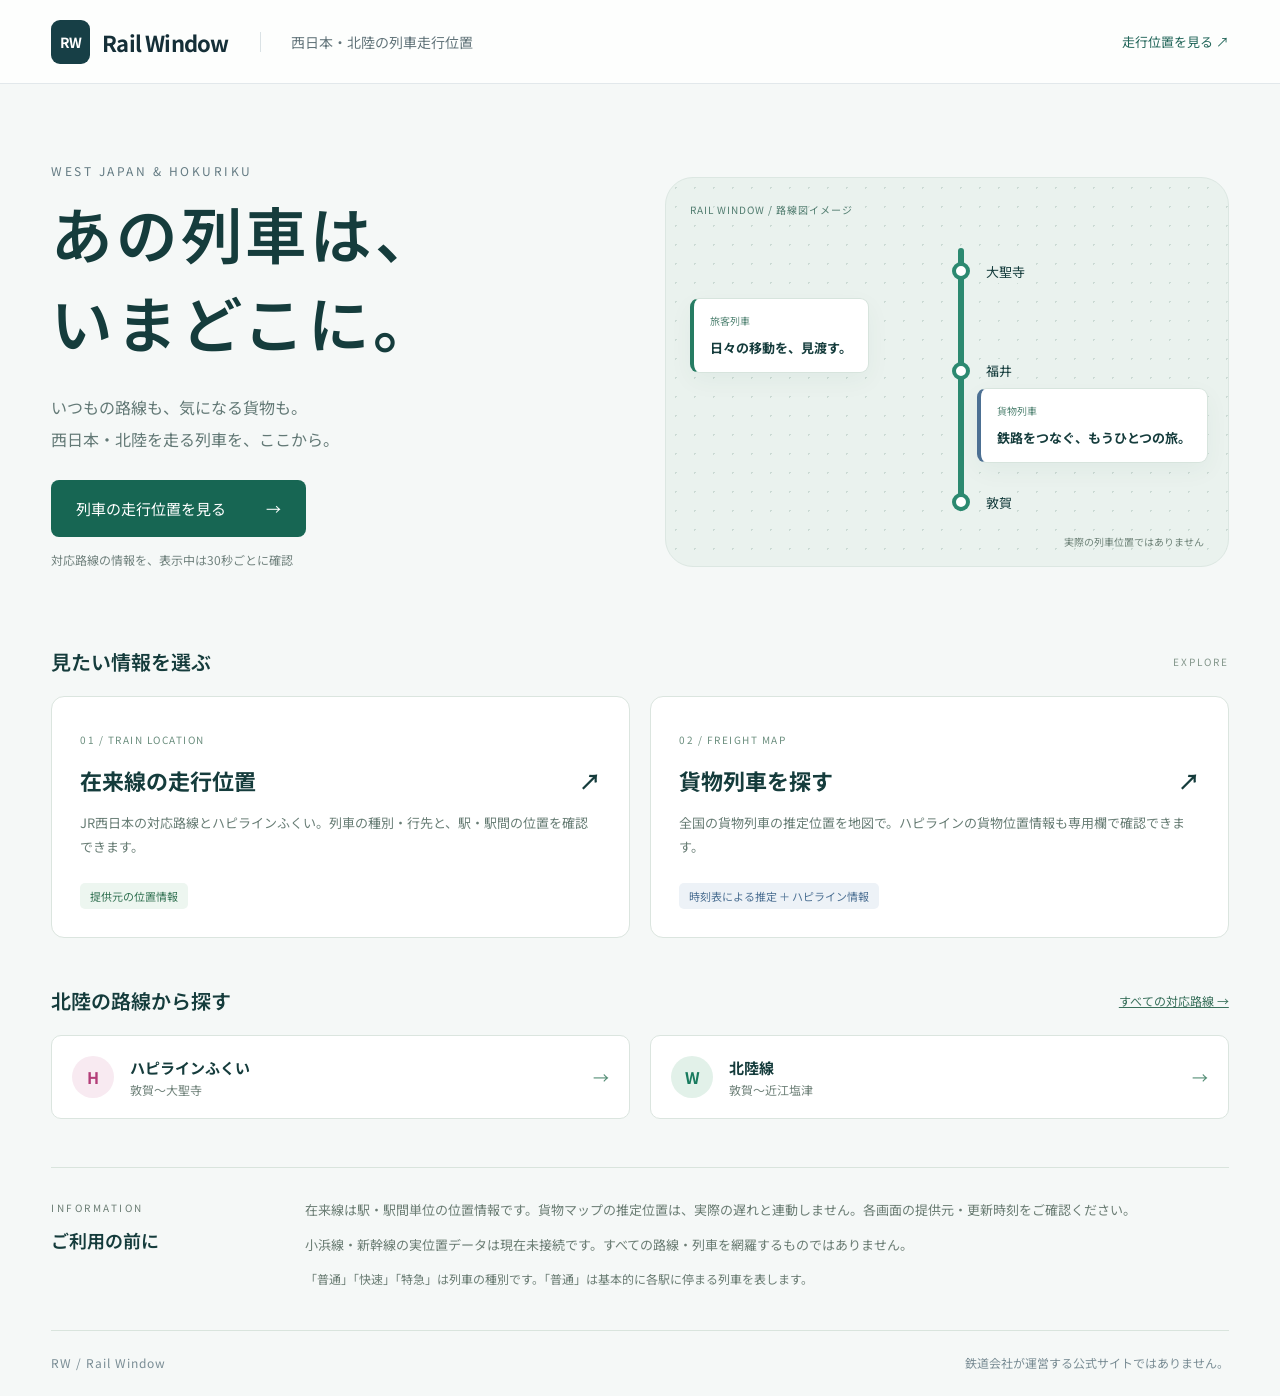
==== commit 4fdf7540: "Refresh changed assets and refine home illustration spacing" ====
--- a/index.html
+++ b/index.html
@@ -1,5 +1,5 @@
 <!doctype html>
-<html lang="ja"><head><meta charset="utf-8"><meta name="viewport" content="width=device-width,initial-scale=1"><title>Rail Window｜西日本・北陸の列車を探す</title><meta name="description" content="西日本・北陸の列車走行位置。JR西日本の対応在来線、ハピラインふくい、貨物列車の情報を確認できます。"><link rel="stylesheet" href="style.css"><link rel="stylesheet" href="home.css"></head>
+<html lang="ja"><head><meta charset="utf-8"><meta name="viewport" content="width=device-width,initial-scale=1"><title>Rail Window｜西日本・北陸の列車を探す</title><meta name="description" content="西日本・北陸の列車走行位置。JR西日本の対応在来線、ハピラインふくい、貨物列車の情報を確認できます。"><link rel="stylesheet" href="style.css"><link rel="stylesheet" href="home.css?v=20260929-home2"></head>
 <body><header><a class="brand" href="./"><span class="logo">RW</span>Rail Window</a><span class="header-note">西日本・北陸の列車走行位置</span><a class="header-link" href="trains.html">走行位置を見る ↗</a></header>
 <main><section class="hero"><div><p class="eyebrow">WEST JAPAN & HOKURIKU</p><h1>あの列車は、<br>いまどこに。</h1><p class="intro">いつもの路線も、気になる貨物も。<br>西日本・北陸を走る列車を、ここから。</p><a class="primary" href="trains.html">列車の走行位置を見る <span>→</span></a><p class="small">対応路線の情報を、表示中は30秒ごとに確認</p></div><div class="hero-art" aria-hidden="true"><span class="art-caption">RAIL WINDOW / 路線図イメージ</span><div class="art-line"></div><i class="stop s1"></i><i class="stop s2"></i><i class="stop s3"></i><span class="station st1">大聖寺</span><span class="station st2">福井</span><span class="station st3">敦賀</span><div class="art-card ac1"><span>旅客列車</span><strong>日々の移動を、見渡す。</strong></div><div class="art-card ac2"><span>貨物列車</span><strong>鉄路をつなぐ、もうひとつの旅。</strong></div><span class="art-note">実際の列車位置ではありません</span></div></section>
 <section class="destinations" aria-labelledby="look"><div class="section-title"><h2 id="look">見たい情報を選ぶ</h2><span>EXPLORE</span></div><div class="feature-grid"><a class="feature" href="trains.html"><span class="feature-tag">01 / TRAIN LOCATION</span><h3>在来線の走行位置 <span>↗</span></h3><p>JR西日本の対応路線とハピラインふくい。列車の種別・行先と、駅・駅間の位置を確認できます。</p><span class="pill">提供元の位置情報</span></a><a class="feature cargo" href="freight.html"><span class="feature-tag">02 / FREIGHT MAP</span><h3>貨物列車を探す <span>↗</span></h3><p>全国の貨物列車の推定位置を地図で。ハピラインの貨物位置情報も専用欄で確認できます。</p><span class="pill">時刻表による推定 ＋ ハピライン情報</span></a></div></section>
--- a/home.css
+++ b/home.css
@@ -1 +1,2 @@
 :root{background:#f5f8f7;color:#153c3c}header{background:#fdfefd}.header-link{margin-left:auto;font-size:13px;color:#23665a;text-decoration:none}main{max-width:1280px;padding-top:54px}.hero{display:grid;grid-template-columns:1fr 1fr;gap:50px;align-items:center;padding:24px 0 64px}.hero h1{font-size:clamp(40px,4.8vw,64px);line-height:1.45;letter-spacing:.06em;font-weight:600}.intro{font-size:16px;line-height:2;color:#637976;margin:25px 0}.primary{display:flex;align-items:center;justify-content:space-between;gap:40px;width:fit-content;padding:18px 25px;background:#176653;color:white;text-decoration:none;border-radius:8px;font-size:15px}.primary:hover{background:#0c5141}.small{font-size:12px;color:#71827e;line-height:1.8}.hero-art{height:390px;position:relative;border:1px solid #dce7e2;border-radius:28px;background:radial-gradient(#cbdad4 1px,transparent 1px) 0 0/19px 19px,#eaf2ee;overflow:hidden}.art-caption{position:absolute;top:24px;left:24px;font-size:10px;letter-spacing:1px;color:#527d70}.art-line{position:absolute;top:70px;bottom:55px;left:52%;width:6px;background:#2c8970;border-radius:5px}.stop{position:absolute;left:calc(52% - 6px);width:18px;height:18px;border:4px solid #2c8970;background:white;border-radius:50%}.s1{top:84px}.s2{top:184px}.s3{top:294px}.station{position:absolute;left:calc(52% + 23px);font-size:13px;background:#eaf2ee;padding:2px 5px}.st1{top:82px}.st2{top:181px}.st3{top:292px}.art-card{position:absolute;max-width:70%;background:white;border:1px solid #d7e4dd;border-left:4px solid #267c63;border-radius:9px;padding:14px 16px;box-shadow:0 8px 25px #174c3b0c}.art-card span{font-size:10px;color:#548575;display:block;margin-bottom:6px}.art-card strong{font-size:13px}.ac1{top:120px;left:24px}.ac2{top:233px;right:20px;border-left-color:#4c7093}.art-note{position:absolute;bottom:17px;right:24px;font-size:10px;color:#70847a}.section-title{display:flex;justify-content:space-between;align-items:center;gap:15px;margin:0 0 20px}.section-title h2{font-size:20px}.section-title>span{font-size:10px;color:#84978c;letter-spacing:2px}.section-title>a{font-size:12px;color:#39705b}.feature-grid,.route-grid{display:grid;grid-template-columns:1fr 1fr;gap:20px}.feature{display:block;text-decoration:none;color:inherit;background:white;border:1px solid #dbe5df;border-radius:13px;padding:28px;transition:transform .15s,border-color .15s}.feature:hover{transform:translateY(-3px);border-color:#508e77}.feature-tag{font-size:10px;letter-spacing:1.5px;color:#6b8e7e}.feature h3{font-size:22px;display:flex;justify-content:space-between;margin:15px 0}.feature p{font-size:13px;line-height:1.9;color:#687d75;margin:0 0 22px}.pill{display:inline-block;padding:5px 10px;background:#edf6f0;color:#347354;font-size:11px;border-radius:5px}.cargo .pill{background:#edf2f7;color:#4c7093}.routes{margin:48px 0}.route-grid>a{display:flex;align-items:center;gap:16px;padding:20px;background:#fff;border:1px solid #dbe5df;border-radius:10px;text-decoration:none;color:inherit}.route-grid>a:hover{border-color:#528f75}.route-mark{display:grid;place-items:center;width:42px;height:42px;border-radius:50%;background:#e2f1e9;color:#187b5e;font-weight:bold}.route-mark.pink{background:#f8eaf1;color:#b33d78}.route-grid h3{font-size:15px;margin:0 0 3px}.route-grid p{font-size:12px;color:#71837b;margin:0}.route-grid>a>span:last-child{margin-left:auto;color:#528c74}.guide{display:grid;grid-template-columns:230px 1fr;gap:24px;border-top:1px solid #d9e4dd;padding:30px 0}.guide h2{font-size:18px}.guide p{font-size:13px;line-height:1.9;color:#6b7d74;margin:0 0 10px}.guide .eyebrow{font-size:10px}.guide p.small{font-size:12px}footer{border-top:1px solid #d9e4dd;padding:23px 0 5px;margin:0}@media(max-width:700px){main{padding-top:25px}.hero{grid-template-columns:1fr;gap:24px;padding:12px 0 35px}.hero h1{font-size:42px}.hero-art{height:330px}.art-line{bottom:36px}.s3{top:266px}.st3{top:264px}.ac2{top:217px}.feature-grid,.route-grid{grid-template-columns:1fr;gap:13px}.feature{padding:23px}.feature h3{font-size:20px}.guide{grid-template-columns:1fr;gap:18px}.header-link{font-size:11px}header{gap:14px}.brand{font-size:18px}.section-title h2{font-size:18px}.routes{margin:34px 0}}@media(prefers-reduced-motion:reduce){.feature{transition:none}}
+.ac2{top:210px}.s3{top:315px}.st3{top:313px}@media(max-width:700px){.ac2{top:190px}.s3{top:280px}.st3{top:278px}}
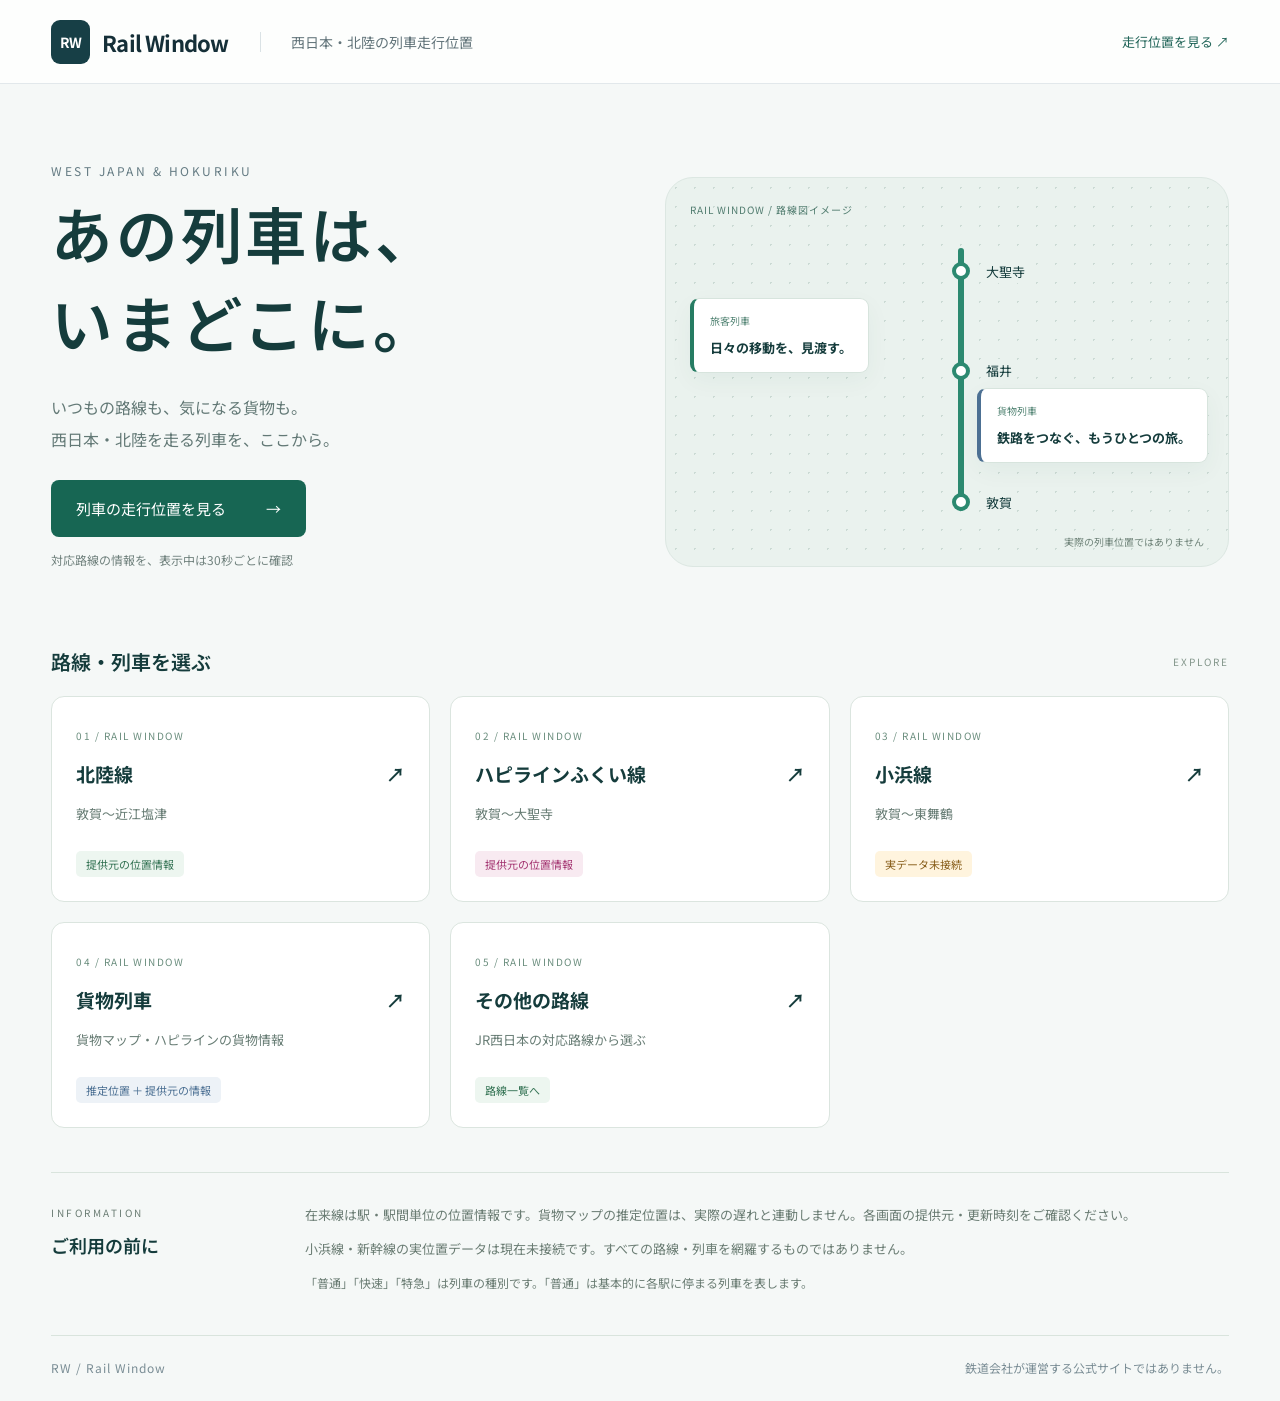
==== commit 3e92a66e: "Arrange route and freight cards together on home page" ====
--- a/index.html
+++ b/index.html
@@ -1,8 +1,7 @@
 <!doctype html>
-<html lang="ja"><head><meta charset="utf-8"><meta name="viewport" content="width=device-width,initial-scale=1"><title>Rail Window｜西日本・北陸の列車を探す</title><meta name="description" content="西日本・北陸の列車走行位置。JR西日本の対応在来線、ハピラインふくい、貨物列車の情報を確認できます。"><link rel="stylesheet" href="style.css"><link rel="stylesheet" href="home.css?v=20260929-home2"></head>
+<html lang="ja"><head><meta charset="utf-8"><meta name="viewport" content="width=device-width,initial-scale=1"><title>Rail Window｜西日本・北陸の列車を探す</title><meta name="description" content="西日本・北陸の列車走行位置。JR西日本の対応在来線、ハピラインふくい、貨物列車の情報を確認できます。"><link rel="stylesheet" href="style.css"><link rel="stylesheet" href="home.css?v=20260929-menu"></head>
 <body><header><a class="brand" href="./"><span class="logo">RW</span>Rail Window</a><span class="header-note">西日本・北陸の列車走行位置</span><a class="header-link" href="trains.html">走行位置を見る ↗</a></header>
 <main><section class="hero"><div><p class="eyebrow">WEST JAPAN & HOKURIKU</p><h1>あの列車は、<br>いまどこに。</h1><p class="intro">いつもの路線も、気になる貨物も。<br>西日本・北陸を走る列車を、ここから。</p><a class="primary" href="trains.html">列車の走行位置を見る <span>→</span></a><p class="small">対応路線の情報を、表示中は30秒ごとに確認</p></div><div class="hero-art" aria-hidden="true"><span class="art-caption">RAIL WINDOW / 路線図イメージ</span><div class="art-line"></div><i class="stop s1"></i><i class="stop s2"></i><i class="stop s3"></i><span class="station st1">大聖寺</span><span class="station st2">福井</span><span class="station st3">敦賀</span><div class="art-card ac1"><span>旅客列車</span><strong>日々の移動を、見渡す。</strong></div><div class="art-card ac2"><span>貨物列車</span><strong>鉄路をつなぐ、もうひとつの旅。</strong></div><span class="art-note">実際の列車位置ではありません</span></div></section>
-<section class="destinations" aria-labelledby="look"><div class="section-title"><h2 id="look">見たい情報を選ぶ</h2><span>EXPLORE</span></div><div class="feature-grid"><a class="feature" href="trains.html"><span class="feature-tag">01 / TRAIN LOCATION</span><h3>在来線の走行位置 <span>↗</span></h3><p>JR西日本の対応路線とハピラインふくい。列車の種別・行先と、駅・駅間の位置を確認できます。</p><span class="pill">提供元の位置情報</span></a><a class="feature cargo" href="freight.html"><span class="feature-tag">02 / FREIGHT MAP</span><h3>貨物列車を探す <span>↗</span></h3><p>全国の貨物列車の推定位置を地図で。ハピラインの貨物位置情報も専用欄で確認できます。</p><span class="pill">時刻表による推定 ＋ ハピライン情報</span></a></div></section>
-<section class="routes" aria-labelledby="popular"><div class="section-title"><h2 id="popular">北陸の路線から探す</h2><a href="trains.html">すべての対応路線 →</a></div><div class="route-grid"><a href="trains.html?line=hapi"><span class="route-mark pink">H</span><div><h3>ハピラインふくい</h3><p>敦賀〜大聖寺</p></div><span>→</span></a><a href="trains.html?line=hokuriku"><span class="route-mark">W</span><div><h3>北陸線</h3><p>敦賀〜近江塩津</p></div><span>→</span></a></div></section>
+<section class="destinations" aria-labelledby="look"><div class="section-title"><h2 id="look">路線・列車を選ぶ</h2><span>EXPLORE</span></div><nav class="feature-grid menu-grid" aria-label="路線・列車メニュー"><a class="feature " href="trains.html?line=hokuriku"><span class="feature-tag">01 / RAIL WINDOW</span><h3>北陸線<span aria-hidden="true">↗</span></h3><p>敦賀〜近江塩津</p><span class="pill">提供元の位置情報</span></a><a class="feature hapi" href="trains.html?line=hapi"><span class="feature-tag">02 / RAIL WINDOW</span><h3>ハピラインふくい線<span aria-hidden="true">↗</span></h3><p>敦賀〜大聖寺</p><span class="pill">提供元の位置情報</span></a><a class="feature pending" href="trains.html?line=obama"><span class="feature-tag">03 / RAIL WINDOW</span><h3>小浜線<span aria-hidden="true">↗</span></h3><p>敦賀〜東舞鶴</p><span class="pill">実データ未接続</span></a><a class="feature cargo" href="freight.html"><span class="feature-tag">04 / RAIL WINDOW</span><h3>貨物列車<span aria-hidden="true">↗</span></h3><p>貨物マップ・ハピラインの貨物情報</p><span class="pill">推定位置 ＋ 提供元の情報</span></a><a class="feature " href="trains.html"><span class="feature-tag">05 / RAIL WINDOW</span><h3>その他の路線<span aria-hidden="true">↗</span></h3><p>JR西日本の対応路線から選ぶ</p><span class="pill">路線一覧へ</span></a></nav></section>
 <section class="guide"><div><p class="eyebrow">INFORMATION</p><h2>ご利用の前に</h2></div><div><p>在来線は駅・駅間単位の位置情報です。貨物マップの推定位置は、実際の遅れと連動しません。各画面の提供元・更新時刻をご確認ください。</p><p>小浜線・新幹線の実位置データは現在未接続です。すべての路線・列車を網羅するものではありません。</p><p class="small">「普通」「快速」「特急」は列車の種別です。「普通」は基本的に各駅に停まる列車を表します。</p></div></section>
 <footer><span>RW / Rail Window</span><span>鉄道会社が運営する公式サイトではありません。</span></footer></main></body></html>
--- a/home.css
+++ b/home.css
@@ -1,2 +1,4 @@
 :root{background:#f5f8f7;color:#153c3c}header{background:#fdfefd}.header-link{margin-left:auto;font-size:13px;color:#23665a;text-decoration:none}main{max-width:1280px;padding-top:54px}.hero{display:grid;grid-template-columns:1fr 1fr;gap:50px;align-items:center;padding:24px 0 64px}.hero h1{font-size:clamp(40px,4.8vw,64px);line-height:1.45;letter-spacing:.06em;font-weight:600}.intro{font-size:16px;line-height:2;color:#637976;margin:25px 0}.primary{display:flex;align-items:center;justify-content:space-between;gap:40px;width:fit-content;padding:18px 25px;background:#176653;color:white;text-decoration:none;border-radius:8px;font-size:15px}.primary:hover{background:#0c5141}.small{font-size:12px;color:#71827e;line-height:1.8}.hero-art{height:390px;position:relative;border:1px solid #dce7e2;border-radius:28px;background:radial-gradient(#cbdad4 1px,transparent 1px) 0 0/19px 19px,#eaf2ee;overflow:hidden}.art-caption{position:absolute;top:24px;left:24px;font-size:10px;letter-spacing:1px;color:#527d70}.art-line{position:absolute;top:70px;bottom:55px;left:52%;width:6px;background:#2c8970;border-radius:5px}.stop{position:absolute;left:calc(52% - 6px);width:18px;height:18px;border:4px solid #2c8970;background:white;border-radius:50%}.s1{top:84px}.s2{top:184px}.s3{top:294px}.station{position:absolute;left:calc(52% + 23px);font-size:13px;background:#eaf2ee;padding:2px 5px}.st1{top:82px}.st2{top:181px}.st3{top:292px}.art-card{position:absolute;max-width:70%;background:white;border:1px solid #d7e4dd;border-left:4px solid #267c63;border-radius:9px;padding:14px 16px;box-shadow:0 8px 25px #174c3b0c}.art-card span{font-size:10px;color:#548575;display:block;margin-bottom:6px}.art-card strong{font-size:13px}.ac1{top:120px;left:24px}.ac2{top:233px;right:20px;border-left-color:#4c7093}.art-note{position:absolute;bottom:17px;right:24px;font-size:10px;color:#70847a}.section-title{display:flex;justify-content:space-between;align-items:center;gap:15px;margin:0 0 20px}.section-title h2{font-size:20px}.section-title>span{font-size:10px;color:#84978c;letter-spacing:2px}.section-title>a{font-size:12px;color:#39705b}.feature-grid,.route-grid{display:grid;grid-template-columns:1fr 1fr;gap:20px}.feature{display:block;text-decoration:none;color:inherit;background:white;border:1px solid #dbe5df;border-radius:13px;padding:28px;transition:transform .15s,border-color .15s}.feature:hover{transform:translateY(-3px);border-color:#508e77}.feature-tag{font-size:10px;letter-spacing:1.5px;color:#6b8e7e}.feature h3{font-size:22px;display:flex;justify-content:space-between;margin:15px 0}.feature p{font-size:13px;line-height:1.9;color:#687d75;margin:0 0 22px}.pill{display:inline-block;padding:5px 10px;background:#edf6f0;color:#347354;font-size:11px;border-radius:5px}.cargo .pill{background:#edf2f7;color:#4c7093}.routes{margin:48px 0}.route-grid>a{display:flex;align-items:center;gap:16px;padding:20px;background:#fff;border:1px solid #dbe5df;border-radius:10px;text-decoration:none;color:inherit}.route-grid>a:hover{border-color:#528f75}.route-mark{display:grid;place-items:center;width:42px;height:42px;border-radius:50%;background:#e2f1e9;color:#187b5e;font-weight:bold}.route-mark.pink{background:#f8eaf1;color:#b33d78}.route-grid h3{font-size:15px;margin:0 0 3px}.route-grid p{font-size:12px;color:#71837b;margin:0}.route-grid>a>span:last-child{margin-left:auto;color:#528c74}.guide{display:grid;grid-template-columns:230px 1fr;gap:24px;border-top:1px solid #d9e4dd;padding:30px 0}.guide h2{font-size:18px}.guide p{font-size:13px;line-height:1.9;color:#6b7d74;margin:0 0 10px}.guide .eyebrow{font-size:10px}.guide p.small{font-size:12px}footer{border-top:1px solid #d9e4dd;padding:23px 0 5px;margin:0}@media(max-width:700px){main{padding-top:25px}.hero{grid-template-columns:1fr;gap:24px;padding:12px 0 35px}.hero h1{font-size:42px}.hero-art{height:330px}.art-line{bottom:36px}.s3{top:266px}.st3{top:264px}.ac2{top:217px}.feature-grid,.route-grid{grid-template-columns:1fr;gap:13px}.feature{padding:23px}.feature h3{font-size:20px}.guide{grid-template-columns:1fr;gap:18px}.header-link{font-size:11px}header{gap:14px}.brand{font-size:18px}.section-title h2{font-size:18px}.routes{margin:34px 0}}@media(prefers-reduced-motion:reduce){.feature{transition:none}}
 .ac2{top:210px}.s3{top:315px}.st3{top:313px}@media(max-width:700px){.ac2{top:190px}.s3{top:280px}.st3{top:278px}}
+
+.menu-grid{grid-template-columns:repeat(3,minmax(0,1fr));margin-bottom:44px}.menu-grid .feature{padding:24px;min-width:0}.menu-grid h3{font-size:19px;gap:12px}.menu-grid p{min-height:26px}.hapi .pill{background:#f8eaf1;color:#a43672}.pending .pill{background:#fff4de;color:#8b6220}@media(max-width:1000px){.menu-grid{grid-template-columns:repeat(2,minmax(0,1fr))}}@media(max-width:600px){.menu-grid{grid-template-columns:1fr}.menu-grid p{min-height:0}}
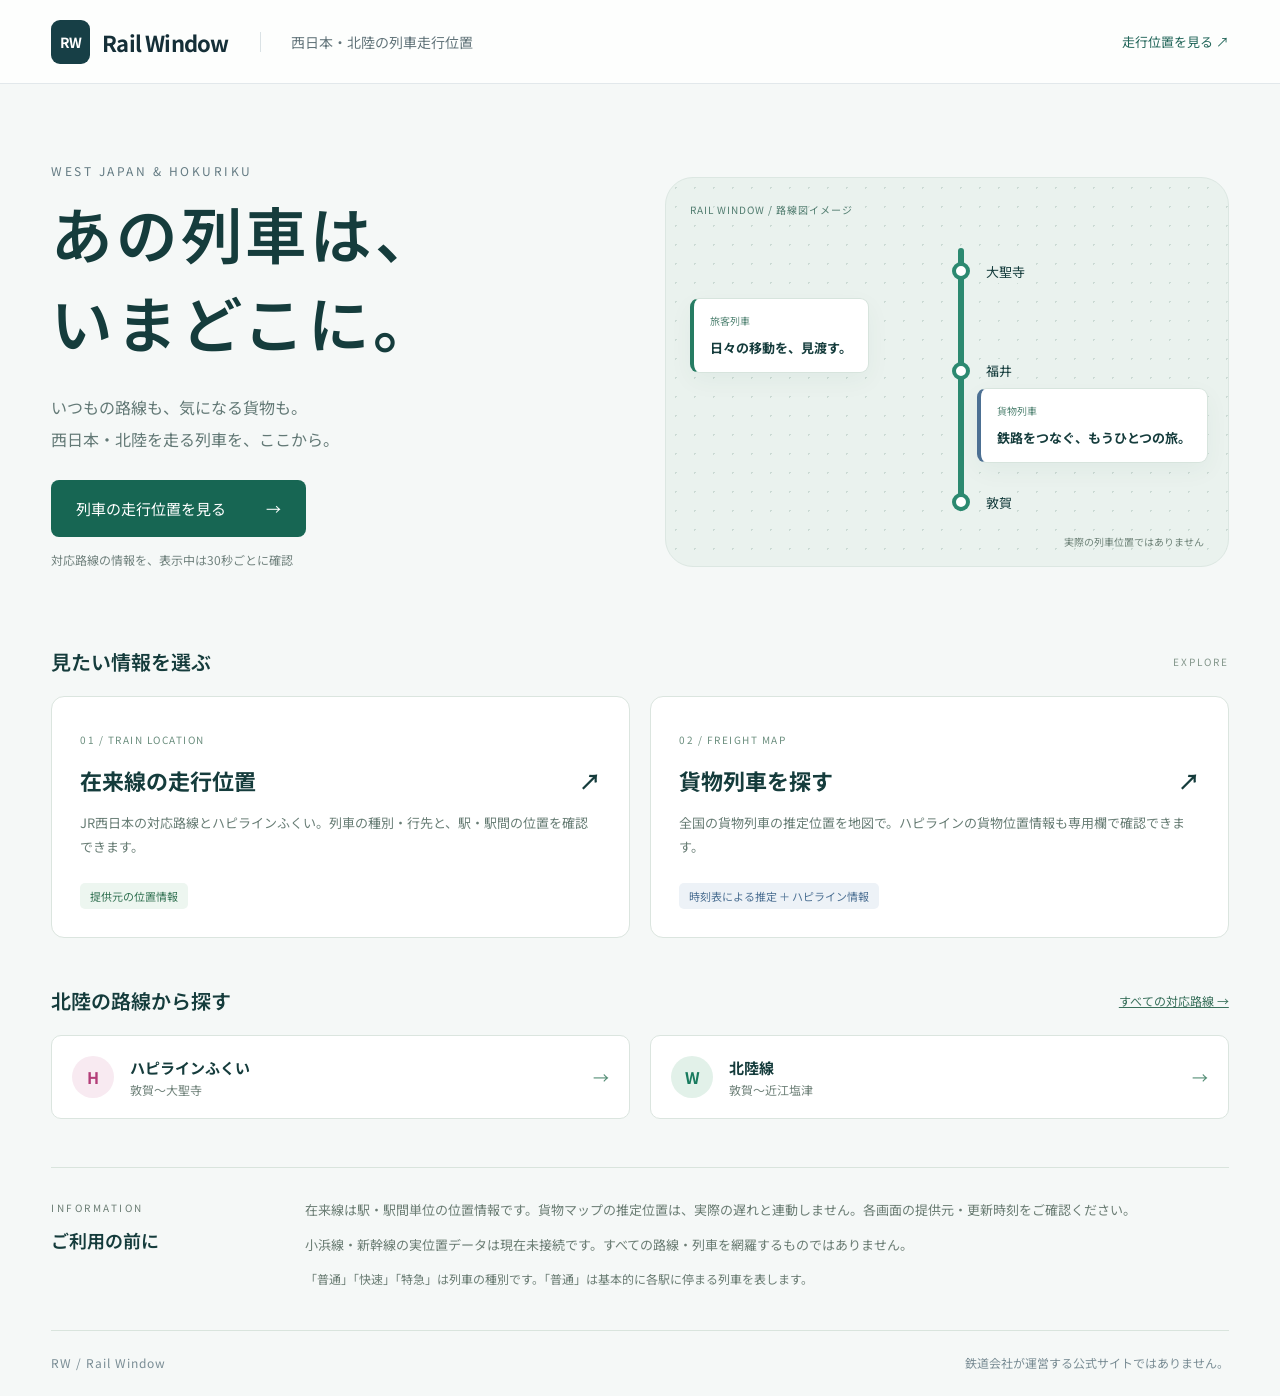
==== commit 99b7629f: "Place freight alongside routes in train screen navigation" ====
--- a/index.html
+++ b/index.html
@@ -1,7 +1,8 @@
 <!doctype html>
-<html lang="ja"><head><meta charset="utf-8"><meta name="viewport" content="width=device-width,initial-scale=1"><title>Rail Window｜西日本・北陸の列車を探す</title><meta name="description" content="西日本・北陸の列車走行位置。JR西日本の対応在来線、ハピラインふくい、貨物列車の情報を確認できます。"><link rel="stylesheet" href="style.css"><link rel="stylesheet" href="home.css?v=20260929-menu"></head>
+<html lang="ja"><head><meta charset="utf-8"><meta name="viewport" content="width=device-width,initial-scale=1"><title>Rail Window｜西日本・北陸の列車を探す</title><meta name="description" content="西日本・北陸の列車走行位置。JR西日本の対応在来線、ハピラインふくい、貨物列車の情報を確認できます。"><link rel="stylesheet" href="style.css"><link rel="stylesheet" href="home.css?v=20260929-home2"></head>
 <body><header><a class="brand" href="./"><span class="logo">RW</span>Rail Window</a><span class="header-note">西日本・北陸の列車走行位置</span><a class="header-link" href="trains.html">走行位置を見る ↗</a></header>
 <main><section class="hero"><div><p class="eyebrow">WEST JAPAN & HOKURIKU</p><h1>あの列車は、<br>いまどこに。</h1><p class="intro">いつもの路線も、気になる貨物も。<br>西日本・北陸を走る列車を、ここから。</p><a class="primary" href="trains.html">列車の走行位置を見る <span>→</span></a><p class="small">対応路線の情報を、表示中は30秒ごとに確認</p></div><div class="hero-art" aria-hidden="true"><span class="art-caption">RAIL WINDOW / 路線図イメージ</span><div class="art-line"></div><i class="stop s1"></i><i class="stop s2"></i><i class="stop s3"></i><span class="station st1">大聖寺</span><span class="station st2">福井</span><span class="station st3">敦賀</span><div class="art-card ac1"><span>旅客列車</span><strong>日々の移動を、見渡す。</strong></div><div class="art-card ac2"><span>貨物列車</span><strong>鉄路をつなぐ、もうひとつの旅。</strong></div><span class="art-note">実際の列車位置ではありません</span></div></section>
-<section class="destinations" aria-labelledby="look"><div class="section-title"><h2 id="look">路線・列車を選ぶ</h2><span>EXPLORE</span></div><nav class="feature-grid menu-grid" aria-label="路線・列車メニュー"><a class="feature " href="trains.html?line=hokuriku"><span class="feature-tag">01 / RAIL WINDOW</span><h3>北陸線<span aria-hidden="true">↗</span></h3><p>敦賀〜近江塩津</p><span class="pill">提供元の位置情報</span></a><a class="feature hapi" href="trains.html?line=hapi"><span class="feature-tag">02 / RAIL WINDOW</span><h3>ハピラインふくい線<span aria-hidden="true">↗</span></h3><p>敦賀〜大聖寺</p><span class="pill">提供元の位置情報</span></a><a class="feature pending" href="trains.html?line=obama"><span class="feature-tag">03 / RAIL WINDOW</span><h3>小浜線<span aria-hidden="true">↗</span></h3><p>敦賀〜東舞鶴</p><span class="pill">実データ未接続</span></a><a class="feature cargo" href="freight.html"><span class="feature-tag">04 / RAIL WINDOW</span><h3>貨物列車<span aria-hidden="true">↗</span></h3><p>貨物マップ・ハピラインの貨物情報</p><span class="pill">推定位置 ＋ 提供元の情報</span></a><a class="feature " href="trains.html"><span class="feature-tag">05 / RAIL WINDOW</span><h3>その他の路線<span aria-hidden="true">↗</span></h3><p>JR西日本の対応路線から選ぶ</p><span class="pill">路線一覧へ</span></a></nav></section>
+<section class="destinations" aria-labelledby="look"><div class="section-title"><h2 id="look">見たい情報を選ぶ</h2><span>EXPLORE</span></div><div class="feature-grid"><a class="feature" href="trains.html"><span class="feature-tag">01 / TRAIN LOCATION</span><h3>在来線の走行位置 <span>↗</span></h3><p>JR西日本の対応路線とハピラインふくい。列車の種別・行先と、駅・駅間の位置を確認できます。</p><span class="pill">提供元の位置情報</span></a><a class="feature cargo" href="freight.html"><span class="feature-tag">02 / FREIGHT MAP</span><h3>貨物列車を探す <span>↗</span></h3><p>全国の貨物列車の推定位置を地図で。ハピラインの貨物位置情報も専用欄で確認できます。</p><span class="pill">時刻表による推定 ＋ ハピライン情報</span></a></div></section>
+<section class="routes" aria-labelledby="popular"><div class="section-title"><h2 id="popular">北陸の路線から探す</h2><a href="trains.html">すべての対応路線 →</a></div><div class="route-grid"><a href="trains.html?line=hapi"><span class="route-mark pink">H</span><div><h3>ハピラインふくい</h3><p>敦賀〜大聖寺</p></div><span>→</span></a><a href="trains.html?line=hokuriku"><span class="route-mark">W</span><div><h3>北陸線</h3><p>敦賀〜近江塩津</p></div><span>→</span></a></div></section>
 <section class="guide"><div><p class="eyebrow">INFORMATION</p><h2>ご利用の前に</h2></div><div><p>在来線は駅・駅間単位の位置情報です。貨物マップの推定位置は、実際の遅れと連動しません。各画面の提供元・更新時刻をご確認ください。</p><p>小浜線・新幹線の実位置データは現在未接続です。すべての路線・列車を網羅するものではありません。</p><p class="small">「普通」「快速」「特急」は列車の種別です。「普通」は基本的に各駅に停まる列車を表します。</p></div></section>
 <footer><span>RW / Rail Window</span><span>鉄道会社が運営する公式サイトではありません。</span></footer></main></body></html>
--- a/home.css
+++ b/home.css
@@ -1,4 +1,2 @@
 :root{background:#f5f8f7;color:#153c3c}header{background:#fdfefd}.header-link{margin-left:auto;font-size:13px;color:#23665a;text-decoration:none}main{max-width:1280px;padding-top:54px}.hero{display:grid;grid-template-columns:1fr 1fr;gap:50px;align-items:center;padding:24px 0 64px}.hero h1{font-size:clamp(40px,4.8vw,64px);line-height:1.45;letter-spacing:.06em;font-weight:600}.intro{font-size:16px;line-height:2;color:#637976;margin:25px 0}.primary{display:flex;align-items:center;justify-content:space-between;gap:40px;width:fit-content;padding:18px 25px;background:#176653;color:white;text-decoration:none;border-radius:8px;font-size:15px}.primary:hover{background:#0c5141}.small{font-size:12px;color:#71827e;line-height:1.8}.hero-art{height:390px;position:relative;border:1px solid #dce7e2;border-radius:28px;background:radial-gradient(#cbdad4 1px,transparent 1px) 0 0/19px 19px,#eaf2ee;overflow:hidden}.art-caption{position:absolute;top:24px;left:24px;font-size:10px;letter-spacing:1px;color:#527d70}.art-line{position:absolute;top:70px;bottom:55px;left:52%;width:6px;background:#2c8970;border-radius:5px}.stop{position:absolute;left:calc(52% - 6px);width:18px;height:18px;border:4px solid #2c8970;background:white;border-radius:50%}.s1{top:84px}.s2{top:184px}.s3{top:294px}.station{position:absolute;left:calc(52% + 23px);font-size:13px;background:#eaf2ee;padding:2px 5px}.st1{top:82px}.st2{top:181px}.st3{top:292px}.art-card{position:absolute;max-width:70%;background:white;border:1px solid #d7e4dd;border-left:4px solid #267c63;border-radius:9px;padding:14px 16px;box-shadow:0 8px 25px #174c3b0c}.art-card span{font-size:10px;color:#548575;display:block;margin-bottom:6px}.art-card strong{font-size:13px}.ac1{top:120px;left:24px}.ac2{top:233px;right:20px;border-left-color:#4c7093}.art-note{position:absolute;bottom:17px;right:24px;font-size:10px;color:#70847a}.section-title{display:flex;justify-content:space-between;align-items:center;gap:15px;margin:0 0 20px}.section-title h2{font-size:20px}.section-title>span{font-size:10px;color:#84978c;letter-spacing:2px}.section-title>a{font-size:12px;color:#39705b}.feature-grid,.route-grid{display:grid;grid-template-columns:1fr 1fr;gap:20px}.feature{display:block;text-decoration:none;color:inherit;background:white;border:1px solid #dbe5df;border-radius:13px;padding:28px;transition:transform .15s,border-color .15s}.feature:hover{transform:translateY(-3px);border-color:#508e77}.feature-tag{font-size:10px;letter-spacing:1.5px;color:#6b8e7e}.feature h3{font-size:22px;display:flex;justify-content:space-between;margin:15px 0}.feature p{font-size:13px;line-height:1.9;color:#687d75;margin:0 0 22px}.pill{display:inline-block;padding:5px 10px;background:#edf6f0;color:#347354;font-size:11px;border-radius:5px}.cargo .pill{background:#edf2f7;color:#4c7093}.routes{margin:48px 0}.route-grid>a{display:flex;align-items:center;gap:16px;padding:20px;background:#fff;border:1px solid #dbe5df;border-radius:10px;text-decoration:none;color:inherit}.route-grid>a:hover{border-color:#528f75}.route-mark{display:grid;place-items:center;width:42px;height:42px;border-radius:50%;background:#e2f1e9;color:#187b5e;font-weight:bold}.route-mark.pink{background:#f8eaf1;color:#b33d78}.route-grid h3{font-size:15px;margin:0 0 3px}.route-grid p{font-size:12px;color:#71837b;margin:0}.route-grid>a>span:last-child{margin-left:auto;color:#528c74}.guide{display:grid;grid-template-columns:230px 1fr;gap:24px;border-top:1px solid #d9e4dd;padding:30px 0}.guide h2{font-size:18px}.guide p{font-size:13px;line-height:1.9;color:#6b7d74;margin:0 0 10px}.guide .eyebrow{font-size:10px}.guide p.small{font-size:12px}footer{border-top:1px solid #d9e4dd;padding:23px 0 5px;margin:0}@media(max-width:700px){main{padding-top:25px}.hero{grid-template-columns:1fr;gap:24px;padding:12px 0 35px}.hero h1{font-size:42px}.hero-art{height:330px}.art-line{bottom:36px}.s3{top:266px}.st3{top:264px}.ac2{top:217px}.feature-grid,.route-grid{grid-template-columns:1fr;gap:13px}.feature{padding:23px}.feature h3{font-size:20px}.guide{grid-template-columns:1fr;gap:18px}.header-link{font-size:11px}header{gap:14px}.brand{font-size:18px}.section-title h2{font-size:18px}.routes{margin:34px 0}}@media(prefers-reduced-motion:reduce){.feature{transition:none}}
 .ac2{top:210px}.s3{top:315px}.st3{top:313px}@media(max-width:700px){.ac2{top:190px}.s3{top:280px}.st3{top:278px}}
-
-.menu-grid{grid-template-columns:repeat(3,minmax(0,1fr));margin-bottom:44px}.menu-grid .feature{padding:24px;min-width:0}.menu-grid h3{font-size:19px;gap:12px}.menu-grid p{min-height:26px}.hapi .pill{background:#f8eaf1;color:#a43672}.pending .pill{background:#fff4de;color:#8b6220}@media(max-width:1000px){.menu-grid{grid-template-columns:repeat(2,minmax(0,1fr))}}@media(max-width:600px){.menu-grid{grid-template-columns:1fr}.menu-grid p{min-height:0}}
